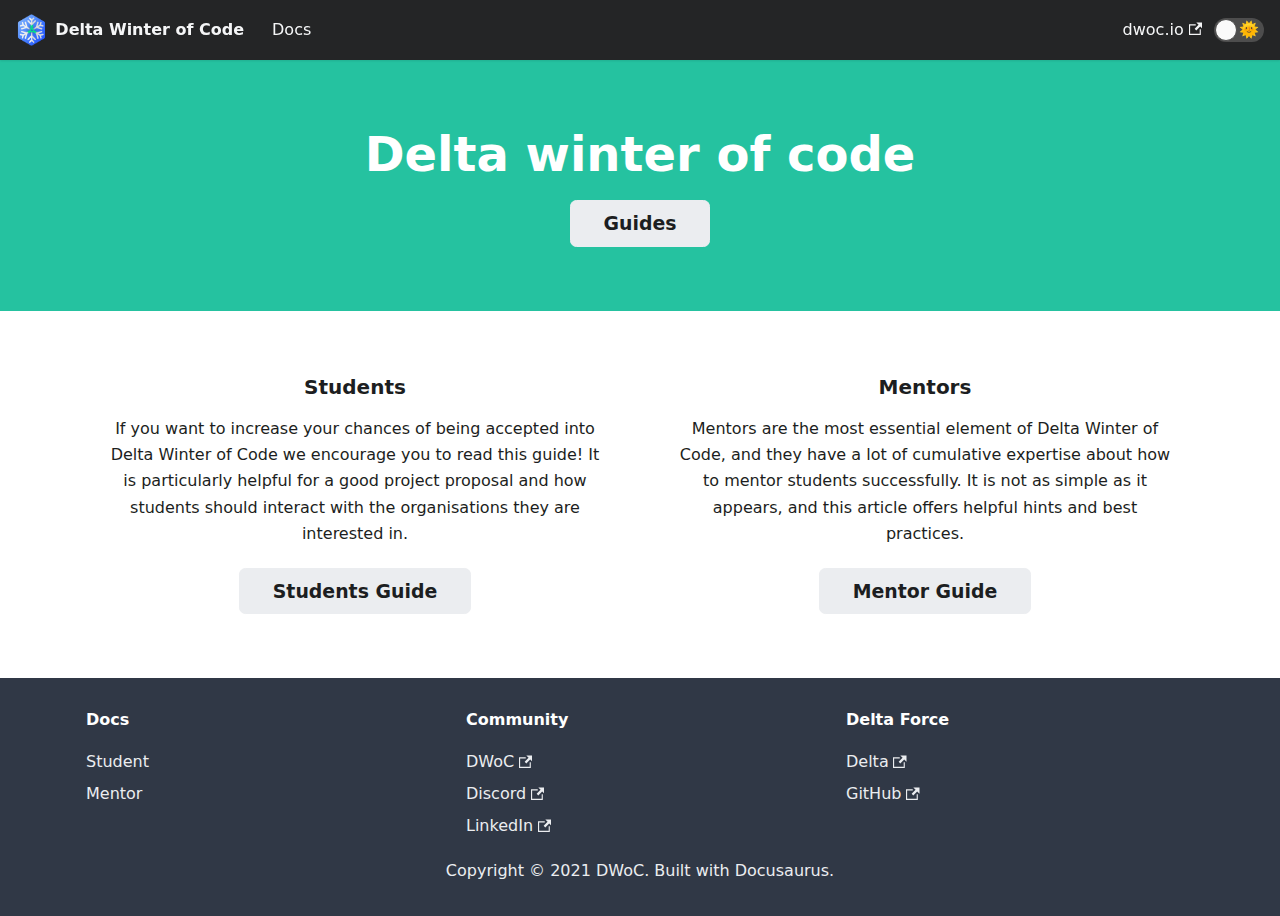
==== index.html @ 370c1829 "Deploy website - based on 0fc97dc7b06c9b01475624e7c432ec613139884d" ====
<!doctype html>
<html lang="en" dir="ltr">
<head>
<meta charset="UTF-8">
<meta name="viewport" content="width=device-width,initial-scale=1">
<meta name="generator" content="Docusaurus v2.0.0-beta.6">
<title data-react-helmet="true">dwoc guides | dwoc guides</title><meta data-react-helmet="true" property="og:title" content="dwoc guides | dwoc guides"><meta data-react-helmet="true" name="twitter:card" content="summary_large_image"><meta data-react-helmet="true" name="description" content="dwoc guides"><meta data-react-helmet="true" property="og:description" content="dwoc guides"><meta data-react-helmet="true" property="og:url" content="https://delta.github.io/"><meta data-react-helmet="true" name="docusaurus_locale" content="en"><meta data-react-helmet="true" name="docusaurus_tag" content="default"><link data-react-helmet="true" rel="shortcut icon" href="/img/favicon.ico"><link data-react-helmet="true" rel="canonical" href="https://delta.github.io/"><link data-react-helmet="true" rel="alternate" href="https://delta.github.io/" hreflang="en"><link data-react-helmet="true" rel="alternate" href="https://delta.github.io/" hreflang="x-default"><script data-react-helmet="true">function maybeInsertBanner(){window.__DOCUSAURUS_INSERT_BASEURL_BANNER&&insertBanner()}function insertBanner(){var n=document.getElementById("docusaurus-base-url-issue-banner-container");if(n){n.innerHTML='\n<div id="docusaurus-base-url-issue-banner" style="border: thick solid red; background-color: rgb(255, 230, 179); margin: 20px; padding: 20px; font-size: 20px;">\n   <p style="font-weight: bold; font-size: 30px;">Your Docusaurus site did not load properly.</p>\n   <p>A very common reason is a wrong site <a href="https://docusaurus.io/docs/docusaurus.config.js/#baseurl" style="font-weight: bold;">baseUrl configuration</a>.</p>\n   <p>Current configured baseUrl = <span style="font-weight: bold; color: red;">/</span>  (default value)</p>\n   <p>We suggest trying baseUrl = <span id="docusaurus-base-url-issue-banner-suggestion-container" style="font-weight: bold; color: green;"></span></p>\n</div>\n';var e=document.getElementById("docusaurus-base-url-issue-banner-suggestion-container"),s=window.location.pathname,r="/"===s.substr(-1)?s:s+"/";e.innerHTML=r}}window.__DOCUSAURUS_INSERT_BASEURL_BANNER=!0,document.addEventListener("DOMContentLoaded",maybeInsertBanner)</script><link rel="stylesheet" href="/assets/css/styles.f882eb6b.css">
<link rel="preload" href="/assets/js/runtime~main.92d8f384.js" as="script">
<link rel="preload" href="/assets/js/main.727587d8.js" as="script">
</head>
<body>
<script>!function(){function t(t){document.documentElement.setAttribute("data-theme",t)}var e=function(){var t=null;try{t=localStorage.getItem("theme")}catch(t){}return t}();t(null!==e?e:"light")}()</script><div id="__docusaurus">
<div id="docusaurus-base-url-issue-banner-container"></div><div><a href="#" class="skipToContent_1oUP">Skip to main content</a></div><nav class="navbar navbar--fixed-top navbar--dark"><div class="navbar__inner"><div class="navbar__items"><button aria-label="Navigation bar toggle" class="navbar__toggle clean-btn" type="button" tabindex="0"><svg width="30" height="30" viewBox="0 0 30 30" aria-hidden="true"><path stroke="currentColor" stroke-linecap="round" stroke-miterlimit="10" stroke-width="2" d="M4 7h22M4 15h22M4 23h22"></path></svg></button><a class="navbar__brand" href="/"><img src="/./static/img/logo.png" alt="dwoc logo" class="themedImage_1VuW themedImage--light_3UqQ navbar__logo"><img src="/./static/img/logo.png" alt="dwoc logo" class="themedImage_1VuW themedImage--dark_hz6m navbar__logo"><b class="navbar__title">Delta Winter of Code</b></a><a class="navbar__item navbar__link" href="/docs/intro">Docs</a></div><div class="navbar__items navbar__items--right"><a href="https://dwoc.io" target="_blank" rel="noopener noreferrer" class="navbar__item navbar__link"><span>dwoc.io<svg width="13.5" height="13.5" aria-hidden="true" viewBox="0 0 24 24" class="iconExternalLink_3J9K"><path fill="currentColor" d="M21 13v10h-21v-19h12v2h-10v15h17v-8h2zm3-12h-10.988l4.035 4-6.977 7.07 2.828 2.828 6.977-7.07 4.125 4.172v-11z"></path></svg></span></a><div class="react-toggle toggle_3Zt9 react-toggle--disabled"><div class="react-toggle-track" role="button" tabindex="-1"><div class="react-toggle-track-check"><span class="toggle_71bT">🌜</span></div><div class="react-toggle-track-x"><span class="toggle_71bT">🌞</span></div><div class="react-toggle-thumb"></div></div><input type="checkbox" class="react-toggle-screenreader-only" aria-label="Switch between dark and light mode"></div></div></div><div role="presentation" class="navbar-sidebar__backdrop"></div></nav><div class="main-wrapper"><header class="hero hero--primary heroBanner_1ZBZ"><div class="container"><h1 class="hero__title">Delta winter of code</h1><div class="buttons_irzW"><a class="button button--secondary button--lg" href="/docs/intro">Guides</a></div></div></header><main><section><div class="container"><div class="row features_pzNA"><div class="col col--6"><div class="text--center padding-horiz--md"><h3>Students</h3><p>If you want to increase your chances of being accepted into Delta Winter of Code we encourage you to read this guide! It is particularly helpful for a good project proposal and how students should interact with the organisations they are interested in.</p><a class="button button--secondary button--lg" href="/docs/student-guides/guide">Students Guide</a></div></div><div class="col col--6"><div class="text--center padding-horiz--md"><h3>Mentors</h3><p>Mentors are the most essential element of Delta Winter of Code, and they have a lot of cumulative expertise about how to mentor students successfully. It is not as simple as it appears, and this article offers helpful hints and best practices.</p><a class="button button--secondary button--lg" href="/docs/mentor-guides/guide">Mentor Guide</a></div></div></div></div></section></main></div><footer class="footer footer--dark"><div class="container"><div class="row footer__links"><div class="col footer__col"><div class="footer__title">Docs</div><ul class="footer__items"><li class="footer__item"><a class="footer__link-item" href="/docs/intro">Student</a></li><li class="footer__item"><a class="footer__link-item" href="/docs/intro">Mentor</a></li></ul></div><div class="col footer__col"><div class="footer__title">Community</div><ul class="footer__items"><li class="footer__item"><a href="https://dwoc.io/" target="_blank" rel="noopener noreferrer" class="footer__link-item"><span>DWoC<svg width="13.5" height="13.5" aria-hidden="true" viewBox="0 0 24 24" class="iconExternalLink_3J9K"><path fill="currentColor" d="M21 13v10h-21v-19h12v2h-10v15h17v-8h2zm3-12h-10.988l4.035 4-6.977 7.07 2.828 2.828 6.977-7.07 4.125 4.172v-11z"></path></svg></span></a></li><li class="footer__item"><a href="https://discord.gg/3w4zXww73B" target="_blank" rel="noopener noreferrer" class="footer__link-item"><span>Discord<svg width="13.5" height="13.5" aria-hidden="true" viewBox="0 0 24 24" class="iconExternalLink_3J9K"><path fill="currentColor" d="M21 13v10h-21v-19h12v2h-10v15h17v-8h2zm3-12h-10.988l4.035 4-6.977 7.07 2.828 2.828 6.977-7.07 4.125 4.172v-11z"></path></svg></span></a></li><li class="footer__item"><a href="https://www.linkedin.com/company/delta-winter-of-code/" target="_blank" rel="noopener noreferrer" class="footer__link-item"><span>LinkedIn<svg width="13.5" height="13.5" aria-hidden="true" viewBox="0 0 24 24" class="iconExternalLink_3J9K"><path fill="currentColor" d="M21 13v10h-21v-19h12v2h-10v15h17v-8h2zm3-12h-10.988l4.035 4-6.977 7.07 2.828 2.828 6.977-7.07 4.125 4.172v-11z"></path></svg></span></a></li></ul></div><div class="col footer__col"><div class="footer__title">Delta Force</div><ul class="footer__items"><li class="footer__item"><a href="https://delta.nitt.edu/" target="_blank" rel="noopener noreferrer" class="footer__link-item"><span>Delta<svg width="13.5" height="13.5" aria-hidden="true" viewBox="0 0 24 24" class="iconExternalLink_3J9K"><path fill="currentColor" d="M21 13v10h-21v-19h12v2h-10v15h17v-8h2zm3-12h-10.988l4.035 4-6.977 7.07 2.828 2.828 6.977-7.07 4.125 4.172v-11z"></path></svg></span></a></li><li class="footer__item"><a href="https://github.com/delta" target="_blank" rel="noopener noreferrer" class="footer__link-item"><span>GitHub<svg width="13.5" height="13.5" aria-hidden="true" viewBox="0 0 24 24" class="iconExternalLink_3J9K"><path fill="currentColor" d="M21 13v10h-21v-19h12v2h-10v15h17v-8h2zm3-12h-10.988l4.035 4-6.977 7.07 2.828 2.828 6.977-7.07 4.125 4.172v-11z"></path></svg></span></a></li></ul></div></div><div class="footer__bottom text--center"><div class="footer__copyright">Copyright © 2021 DWoC. Built with Docusaurus.</div></div></div></footer></div>
<script src="/assets/js/runtime~main.92d8f384.js"></script>
<script src="/assets/js/main.727587d8.js"></script>
</body>
</html>
---- assets/css/styles.f882eb6b.css ----
.container,.row .col{padding:0 var(--ifm-spacing-horizontal);width:100%}.row .col,img{max-width:100%}.markdown>h2,.markdown>h3,.markdown>h4,.markdown>h5,.markdown>h6{margin-bottom:calc(var(--ifm-heading-vertical-rhythm-bottom)*var(--ifm-leading))}.markdown li,body{word-wrap:break-word}body,ol ol,ol ul,ul ol,ul ul{margin:0}pre,table{overflow:auto}blockquote,pre{margin:0 0 var(--ifm-spacing-vertical)}.breadcrumbs__link,.button{transition-timing-function:var(--ifm-transition-timing-default)}.button,.react-toggle{-webkit-user-select:none;-ms-user-select:none}.button,code{vertical-align:middle}.button--outline.button--active,.button--outline:active,.button--outline:hover,:root{--ifm-button-color:var(--ifm-font-color-base-inverse)}.avatar__photo,.card,.text--truncate{overflow:hidden}.navbar__title,.text--truncate{text-overflow:ellipsis;white-space:nowrap}.button,.dropdown__link,.navbar__title,.text--truncate{white-space:nowrap}.navbar--dark,:root{--ifm-navbar-link-hover-color:var(--ifm-color-primary)}:root,html[data-theme=dark]{--ifm-color-emphasis-500:var(--ifm-color-gray-500)}.admonition-icon svg,.alert__icon svg{fill:var(--ifm-alert-foreground-color)}.react-toggle,html{-webkit-tap-highlight-color:transparent}:root{--ifm-color-scheme:light;--ifm-dark-value:10%;--ifm-darker-value:15%;--ifm-darkest-value:30%;--ifm-light-value:15%;--ifm-lighter-value:30%;--ifm-lightest-value:50%;--ifm-contrast-background-value:90%;--ifm-contrast-foreground-value:70%;--ifm-contrast-background-dark-value:70%;--ifm-contrast-foreground-dark-value:90%;--ifm-color-primary:#3578e5;--ifm-color-secondary:#ebedf0;--ifm-color-success:#00a400;--ifm-color-info:#54c7ec;--ifm-color-warning:#ffba00;--ifm-color-danger:#fa383e;--ifm-color-primary-dark:#306cce;--ifm-color-primary-darker:#2d66c3;--ifm-color-primary-darkest:#2554a0;--ifm-color-primary-light:#538ce9;--ifm-color-primary-lighter:#72a1ed;--ifm-color-primary-lightest:#9abcf2;--ifm-color-primary-contrast-background:#ebf2fc;--ifm-color-primary-contrast-foreground:#102445;--ifm-color-secondary-dark:#d4d5d8;--ifm-color-secondary-darker:#c8c9cc;--ifm-color-secondary-darkest:#a4a6a8;--ifm-color-secondary-light:#eef0f2;--ifm-color-secondary-lighter:#f1f2f5;--ifm-color-secondary-lightest:#f5f6f8;--ifm-color-secondary-contrast-background:#fdfdfe;--ifm-color-secondary-contrast-foreground:#474748;--ifm-color-success-dark:#009400;--ifm-color-success-darker:#008b00;--ifm-color-success-darkest:#007300;--ifm-color-success-light:#26b226;--ifm-color-success-lighter:#4dbf4d;--ifm-color-success-lightest:#80d280;--ifm-color-success-contrast-background:#e6f6e6;--ifm-color-success-contrast-foreground:#003100;--ifm-color-info-dark:#4cb3d4;--ifm-color-info-darker:#47a9c9;--ifm-color-info-darkest:#3b8ba5;--ifm-color-info-light:#6ecfef;--ifm-color-info-lighter:#87d8f2;--ifm-color-info-lightest:#aae3f6;--ifm-color-info-contrast-background:#eef9fd;--ifm-color-info-contrast-foreground:#193c47;--ifm-color-warning-dark:#e6a700;--ifm-color-warning-darker:#d99e00;--ifm-color-warning-darkest:#b38200;--ifm-color-warning-light:#ffc426;--ifm-color-warning-lighter:#ffcf4d;--ifm-color-warning-lightest:#ffdd80;--ifm-color-warning-contrast-background:#fff8e6;--ifm-color-warning-contrast-foreground:#4d3800;--ifm-color-danger-dark:#e13238;--ifm-color-danger-darker:#d53035;--ifm-color-danger-darkest:#af272b;--ifm-color-danger-light:#fb565b;--ifm-color-danger-lighter:#fb7478;--ifm-color-danger-lightest:#fd9c9f;--ifm-color-danger-contrast-background:#ffebec;--ifm-color-danger-contrast-foreground:#4b1113;--ifm-color-white:#fff;--ifm-color-black:#000;--ifm-color-gray-0:var(--ifm-color-white);--ifm-color-gray-100:#f5f6f7;--ifm-color-gray-200:#ebedf0;--ifm-color-gray-300:#dadde1;--ifm-color-gray-400:#ccd0d5;--ifm-color-gray-500:#bec3c9;--ifm-color-gray-600:#8d949e;--ifm-color-gray-700:#606770;--ifm-color-gray-800:#444950;--ifm-color-gray-900:#1c1e21;--ifm-color-gray-1000:var(--ifm-color-black);--ifm-color-emphasis-0:var(--ifm-color-gray-0);--ifm-color-emphasis-100:var(--ifm-color-gray-100);--ifm-color-emphasis-200:var(--ifm-color-gray-200);--ifm-color-emphasis-300:var(--ifm-color-gray-300);--ifm-color-emphasis-400:var(--ifm-color-gray-400);--ifm-color-emphasis-600:var(--ifm-color-gray-600);--ifm-color-emphasis-700:var(--ifm-color-gray-700);--ifm-color-emphasis-800:var(--ifm-color-gray-800);--ifm-color-emphasis-900:var(--ifm-color-gray-900);--ifm-color-emphasis-1000:var(--ifm-color-gray-1000);--ifm-color-content:var(--ifm-color-emphasis-900);--ifm-color-content-inverse:var(--ifm-color-emphasis-0);--ifm-color-content-secondary:#525860;--ifm-background-color:transparent;--ifm-background-surface-color:var(--ifm-color-content-inverse);--ifm-global-border-width:1px;--ifm-global-radius:0.4rem;--ifm-hover-overlay:rgba(0,0,0,0.05);--ifm-font-color-base:var(--ifm-color-content);--ifm-font-color-base-inverse:var(--ifm-color-content-inverse);--ifm-font-color-secondary:var(--ifm-color-content-secondary);--ifm-font-family-base:system-ui,-apple-system,Segoe UI,Roboto,Ubuntu,Cantarell,Noto Sans,sans-serif,BlinkMacSystemFont,"Segoe UI",Helvetica,Arial,sans-serif,"Apple Color Emoji","Segoe UI Emoji","Segoe UI Symbol";--ifm-font-family-monospace:SFMono-Regular,Menlo,Monaco,Consolas,"Liberation Mono","Courier New",monospace;--ifm-font-size-base:100%;--ifm-font-weight-light:300;--ifm-font-weight-normal:400;--ifm-font-weight-semibold:500;--ifm-font-weight-bold:700;--ifm-font-weight-base:var(--ifm-font-weight-normal);--ifm-line-height-base:1.65;--ifm-global-spacing:1rem;--ifm-spacing-vertical:var(--ifm-global-spacing);--ifm-spacing-horizontal:var(--ifm-global-spacing);--ifm-transition-fast:200ms;--ifm-transition-slow:400ms;--ifm-transition-timing-default:cubic-bezier(0.08,0.52,0.52,1);--ifm-global-shadow-lw:0 1px 2px 0 rgba(0,0,0,0.1);--ifm-global-shadow-md:0 5px 40px rgba(0,0,0,0.2);--ifm-global-shadow-tl:0 12px 28px 0 rgba(0,0,0,0.2),0 2px 4px 0 rgba(0,0,0,0.1);--ifm-z-index-dropdown:2;--ifm-z-index-fixed:3;--ifm-z-index-overlay:4;--ifm-container-width:1140px;--ifm-container-width-xl:1320px;--ifm-code-background:#f6f7f8;--ifm-code-border-radius:var(--ifm-global-radius);--ifm-code-font-size:90%;--ifm-code-padding-horizontal:0.1rem;--ifm-code-padding-vertical:0.1rem;--ifm-pre-background:var(--ifm-color-emphasis-100);--ifm-pre-border-radius:var(--ifm-code-border-radius);--ifm-pre-color:inherit;--ifm-pre-line-height:1.45;--ifm-pre-padding:1rem;--ifm-heading-color:inherit;--ifm-heading-margin-top:0;--ifm-heading-margin-bottom:var(--ifm-spacing-vertical);--ifm-heading-font-family:var(--ifm-font-family-base);--ifm-heading-font-weight:var(--ifm-font-weight-bold);--ifm-heading-line-height:1.25;--ifm-h1-font-size:2rem;--ifm-h2-font-size:1.5rem;--ifm-h3-font-size:1.25rem;--ifm-h4-font-size:1rem;--ifm-h5-font-size:0.875rem;--ifm-h6-font-size:0.85rem;--ifm-image-alignment-padding:1.25rem;--ifm-leading-desktop:1.25;--ifm-leading:calc(var(--ifm-leading-desktop)*1rem);--ifm-list-left-padding:2rem;--ifm-list-margin:1rem;--ifm-list-item-margin:0.25rem;--ifm-list-paragraph-margin:1rem;--ifm-table-cell-padding:0.75rem;--ifm-table-background:transparent;--ifm-table-stripe-background:var(--ifm-color-emphasis-100);--ifm-table-border-width:1px;--ifm-table-border-color:var(--ifm-color-emphasis-300);--ifm-table-head-background:inherit;--ifm-table-head-color:inherit;--ifm-table-head-font-weight:var(--ifm-font-weight-bold);--ifm-table-cell-color:inherit;--ifm-link-color:var(--ifm-color-primary);--ifm-link-decoration:none;--ifm-link-hover-color:var(--ifm-link-color);--ifm-link-hover-decoration:underline;--ifm-paragraph-margin-bottom:var(--ifm-leading);--ifm-blockquote-font-size:var(--ifm-font-size-base);--ifm-blockquote-border-left-width:2px;--ifm-blockquote-padding-horizontal:var(--ifm-spacing-horizontal);--ifm-blockquote-padding-vertical:0;--ifm-blockquote-shadow:none;--ifm-blockquote-color:var(--ifm-color-emphasis-800);--ifm-blockquote-border-color:var(--ifm-color-emphasis-300);--ifm-hr-border-color:var(--ifm-color-emphasis-500);--ifm-hr-border-width:1px;--ifm-hr-margin-vertical:1.5rem;--ifm-scrollbar-size:7px;--ifm-scrollbar-track-background-color:#f1f1f1;--ifm-scrollbar-thumb-background-color:silver;--ifm-scrollbar-thumb-hover-background-color:#a7a7a7;--ifm-alert-background-color:inherit;--ifm-alert-border-color:inherit;--ifm-alert-border-radius:var(--ifm-global-radius);--ifm-alert-border-width:0px;--ifm-alert-border-left-width:5px;--ifm-alert-color:var(--ifm-font-color-base);--ifm-alert-padding-horizontal:var(--ifm-spacing-horizontal);--ifm-alert-padding-vertical:var(--ifm-spacing-vertical);--ifm-alert-shadow:var(--ifm-global-shadow-lw);--ifm-avatar-intro-margin:1rem;--ifm-avatar-intro-alignment:inherit;--ifm-avatar-photo-size-sm:2rem;--ifm-avatar-photo-size-md:3rem;--ifm-avatar-photo-size-lg:4rem;--ifm-avatar-photo-size-xl:6rem;--ifm-badge-background-color:inherit;--ifm-badge-border-color:inherit;--ifm-badge-border-radius:var(--ifm-global-radius);--ifm-badge-border-width:var(--ifm-global-border-width);--ifm-badge-color:var(--ifm-color-white);--ifm-badge-padding-horizontal:calc(var(--ifm-spacing-horizontal)*0.5);--ifm-badge-padding-vertical:calc(var(--ifm-spacing-vertical)*0.25);--ifm-breadcrumb-border-radius:1.5rem;--ifm-breadcrumb-spacing:0.0625rem;--ifm-breadcrumb-color-active:var(--ifm-color-primary);--ifm-breadcrumb-item-background-active:var(--ifm-hover-overlay);--ifm-breadcrumb-padding-horizontal:1rem;--ifm-breadcrumb-padding-vertical:0.5rem;--ifm-breadcrumb-size-multiplier:1;--ifm-breadcrumb-separator:url('data:image/svg+xml;utf8,<svg xmlns="http://www.w3.org/2000/svg" x="0px" y="0px" viewBox="0 0 256 256"><g><g><polygon points="79.093,0 48.907,30.187 146.72,128 48.907,225.813 79.093,256 207.093,128"/></g></g><g></g><g></g><g></g><g></g><g></g><g></g><g></g><g></g><g></g><g></g><g></g><g></g><g></g><g></g><g></g></svg>');--ifm-breadcrumb-separator-filter:none;--ifm-breadcrumb-separator-size:0.5rem;--ifm-breadcrumb-separator-size-multiplier:1.25;--ifm-button-background-color:inherit;--ifm-button-border-color:var(--ifm-button-background-color);--ifm-button-border-width:var(--ifm-global-border-width);--ifm-button-font-weight:var(--ifm-font-weight-bold);--ifm-button-padding-horizontal:1.5rem;--ifm-button-padding-vertical:0.375rem;--ifm-button-size-multiplier:1;--ifm-button-transition-duration:var(--ifm-transition-fast);--ifm-button-border-radius:calc(var(--ifm-global-radius)*var(--ifm-button-size-multiplier));--ifm-button-group-margin:2px;--ifm-card-background-color:var(--ifm-background-surface-color);--ifm-card-border-radius:calc(var(--ifm-global-radius)*2);--ifm-card-horizontal-spacing:var(--ifm-global-spacing);--ifm-card-vertical-spacing:var(--ifm-global-spacing);--ifm-toc-border-color:var(--ifm-color-emphasis-300);--ifm-toc-link-color:var(--ifm-color-content-secondary);--ifm-toc-padding-vertical:0.5rem;--ifm-toc-padding-horizontal:0.5rem;--ifm-dropdown-background-color:var(--ifm-background-surface-color);--ifm-dropdown-font-weight:var(--ifm-font-weight-semibold);--ifm-dropdown-link-color:var(--ifm-font-color-base);--ifm-dropdown-hover-background-color:var(--ifm-hover-overlay);--ifm-footer-background-color:var(--ifm-color-emphasis-100);--ifm-footer-color:inherit;--ifm-footer-link-color:var(--ifm-color-emphasis-700);--ifm-footer-link-hover-color:var(--ifm-color-primary);--ifm-footer-link-horizontal-spacing:0.5rem;--ifm-footer-padding-horizontal:calc(var(--ifm-spacing-horizontal)*2);--ifm-footer-padding-vertical:calc(var(--ifm-spacing-vertical)*2);--ifm-footer-title-color:inherit;--ifm-hero-background-color:var(--ifm-background-surface-color);--ifm-hero-text-color:var(--ifm-color-emphasis-800);--ifm-menu-color:var(--ifm-color-emphasis-700);--ifm-menu-color-active:var(--ifm-color-primary);--ifm-menu-color-background-active:var(--ifm-hover-overlay);--ifm-menu-color-background-hover:var(--ifm-hover-overlay);--ifm-menu-link-padding-horizontal:1rem;--ifm-menu-link-padding-vertical:0.375rem;--ifm-menu-link-sublist-icon:url('data:image/svg+xml;utf8,<svg xmlns="http://www.w3.org/2000/svg" width="16px" height="16px" viewBox="0 0 24 24"><path fill="rgba(0,0,0,0.5)" d="M7.41 15.41L12 10.83l4.59 4.58L18 14l-6-6-6 6z"></path></svg>');--ifm-menu-link-sublist-icon-filter:none;--ifm-navbar-background-color:var(--ifm-background-surface-color);--ifm-navbar-height:3.75rem;--ifm-navbar-item-padding-horizontal:0.75rem;--ifm-navbar-item-padding-vertical:0.25rem;--ifm-navbar-link-color:var(--ifm-font-color-base);--ifm-navbar-link-active-color:var(--ifm-link-color);--ifm-navbar-padding-horizontal:var(--ifm-spacing-horizontal);--ifm-navbar-padding-vertical:calc(var(--ifm-spacing-vertical)*0.5);--ifm-navbar-shadow:var(--ifm-global-shadow-lw);--ifm-navbar-search-input-background-color:var(--ifm-color-emphasis-200);--ifm-navbar-search-input-color:var(--ifm-color-emphasis-800);--ifm-navbar-search-input-placeholder-color:var(--ifm-color-emphasis-500);--ifm-navbar-search-input-icon:url('data:image/svg+xml;utf8,<svg fill="currentColor" xmlns="http://www.w3.org/2000/svg" viewBox="0 0 16 16" height="16px" width="16px"><path d="M6.02945,10.20327a4.17382,4.17382,0,1,1,4.17382-4.17382A4.15609,4.15609,0,0,1,6.02945,10.20327Zm9.69195,4.2199L10.8989,9.59979A5.88021,5.88021,0,0,0,12.058,6.02856,6.00467,6.00467,0,1,0,9.59979,10.8989l4.82338,4.82338a.89729.89729,0,0,0,1.29912,0,.89749.89749,0,0,0-.00087-1.29909Z" /></svg>');--ifm-navbar-sidebar-width:83vw;--ifm-pagination-border-radius:calc(var(--ifm-global-radius)*var(--ifm-pagination-size-multiplier));--ifm-pagination-color-active:var(--ifm-color-primary);--ifm-pagination-font-size:1rem;--ifm-pagination-item-active-background:var(--ifm-hover-overlay);--ifm-pagination-page-spacing:0.0625rem;--ifm-pagination-padding-horizontal:calc(var(--ifm-spacing-horizontal)*1);--ifm-pagination-padding-vertical:calc(var(--ifm-spacing-vertical)*0.25);--ifm-pagination-size-multiplier:1;--ifm-pagination-nav-border-radius:var(--ifm-global-radius);--ifm-pagination-nav-color-hover:var(--ifm-color-primary);--ifm-pills-color-active:var(--ifm-color-primary);--ifm-pills-color-background-active:var(--ifm-hover-overlay);--ifm-pills-spacing:0.0625rem;--ifm-tabs-color:var(--ifm-font-color-secondary);--ifm-tabs-color-active:var(--ifm-color-primary);--ifm-tabs-color-active-border:var(--ifm-tabs-color-active);--ifm-tabs-padding-horizontal:1rem;--ifm-tabs-padding-vertical:1rem;--ifm-tabs-spacing:0.0625rem;--ifm-color-primary:#25c2a0;--ifm-color-primary-dark:#21af90;--ifm-color-primary-darker:#1fa588;--ifm-color-primary-darkest:#1a8870;--ifm-color-primary-light:#46cbae;--ifm-color-primary-lighter:#66d4bd;--ifm-color-primary-lightest:#92e0d0;--ifm-code-font-size:95%;--docusaurus-announcement-bar-height:auto;--docusaurus-tag-list-border:var(--ifm-color-emphasis-300);--collapse-button-bg-color-dark:#2e333a;--docusaurus-btt-background:var(--ifm-color-primary);--docusaurus-btt-color:#fff;--doc-sidebar-width:300px;--doc-sidebar-hidden-width:30px}.badge--danger,.badge--info,.badge--primary,.badge--secondary,.badge--success,.badge--warning{--ifm-badge-border-color:var(--ifm-badge-background-color)}.button--link,.button--outline{--ifm-button-background-color:transparent}.navbar--dark,.navbar--primary{--ifm-navbar-search-input-background-color:hsla(0,0%,100%,0.1);--ifm-navbar-search-input-placeholder-color:hsla(0,0%,100%,0.5)}*{box-sizing:border-box}html{-webkit-font-smoothing:antialiased;text-rendering:optimizelegibility;-webkit-text-size-adjust:100%;text-size-adjust:100%;background-color:var(--ifm-background-color);color:var(--ifm-font-color-base);color-scheme:var(--ifm-color-scheme);font:var(--ifm-font-size-base)/var(--ifm-line-height-base) var(--ifm-font-family-base)}iframe{border:0;color-scheme:auto}.container{margin:0 auto;max-width:var(--ifm-container-width)}.padding-bottom--none,.padding-vert--none{padding-bottom:0!important}.padding-top--none,.padding-vert--none{padding-top:0!important}.padding-horiz--none,.padding-left--none{padding-left:0!important}.padding-horiz--none,.padding-right--none{padding-right:0!important}.container--fluid{max-width:inherit}.row{display:flex;flex-direction:row;flex-wrap:wrap;margin:0 calc(var(--ifm-spacing-horizontal)*-1)}.margin-bottom--none,.margin-vert--none,.markdown>:last-child{margin-bottom:0!important}.margin-top--none,.margin-vert--none{margin-top:0!important}.row .col{--ifm-col-width:100%;flex:1 0;margin-left:0}.row .col[class*=col--]{flex:0 0 var(--ifm-col-width);max-width:var(--ifm-col-width)}.row .col.col--1{--ifm-col-width:8.33333%}.row .col.col--offset-1{margin-left:8.33333%}.row .col.col--2{--ifm-col-width:16.66667%}.row .col.col--offset-2{margin-left:16.66667%}.row .col.col--3{--ifm-col-width:25%}.row .col.col--offset-3{margin-left:25%}.row .col.col--4{--ifm-col-width:33.33333%}.row .col.col--offset-4{margin-left:33.33333%}.row .col.col--5{--ifm-col-width:41.66667%}.row .col.col--offset-5{margin-left:41.66667%}.row .col.col--6{--ifm-col-width:50%}.row .col.col--offset-6{margin-left:50%}.row .col.col--7{--ifm-col-width:58.33333%}.row .col.col--offset-7{margin-left:58.33333%}.row .col.col--8{--ifm-col-width:66.66667%}.row .col.col--offset-8{margin-left:66.66667%}.row .col.col--9{--ifm-col-width:75%}.row .col.col--offset-9{margin-left:75%}.row .col.col--10{--ifm-col-width:83.33333%}.row .col.col--offset-10{margin-left:83.33333%}.row .col.col--11{--ifm-col-width:91.66667%}.row .col.col--offset-11{margin-left:91.66667%}.row .col.col--12{--ifm-col-width:100%}.row .col.col--offset-12{margin-left:100%}.row--no-gutters{margin-left:0;margin-right:0}.margin-horiz--none,.margin-left--none{margin-left:0!important}.margin-horiz--none,.margin-right--none{margin-right:0!important}.row--no-gutters>.col{padding-left:0;padding-right:0}.row--align-top{align-items:flex-start}.row--align-bottom{align-items:flex-end}.row--align-center{align-items:center}.row--align-stretch{align-items:stretch}.row--align-baseline{align-items:baseline}.margin--none{margin:0!important}.margin-bottom--xs,.margin-vert--xs{margin-bottom:.25rem!important}.margin-top--xs,.margin-vert--xs{margin-top:.25rem!important}.margin-horiz--xs,.margin-left--xs{margin-left:.25rem!important}.margin-horiz--xs,.margin-right--xs{margin-right:.25rem!important}.margin--xs{margin:.25rem!important}.margin-bottom--sm,.margin-vert--sm{margin-bottom:.5rem!important}.margin-top--sm,.margin-vert--sm{margin-top:.5rem!important}.margin-horiz--sm,.margin-left--sm{margin-left:.5rem!important}.margin-horiz--sm,.margin-right--sm{margin-right:.5rem!important}.margin--sm{margin:.5rem!important}.margin-bottom--md,.margin-vert--md{margin-bottom:1rem!important}.margin-top--md,.margin-vert--md{margin-top:1rem!important}.margin-horiz--md,.margin-left--md{margin-left:1rem!important}.margin-horiz--md,.margin-right--md{margin-right:1rem!important}.margin--md{margin:1rem!important}.margin-bottom--lg,.margin-vert--lg{margin-bottom:2rem!important}.margin-top--lg,.margin-vert--lg{margin-top:2rem!important}.margin-horiz--lg,.margin-left--lg{margin-left:2rem!important}.margin-horiz--lg,.margin-right--lg{margin-right:2rem!important}.margin--lg{margin:2rem!important}.margin-bottom--xl,.margin-vert--xl{margin-bottom:5rem!important}.margin-top--xl,.margin-vert--xl{margin-top:5rem!important}.margin-horiz--xl,.margin-left--xl{margin-left:5rem!important}.margin-horiz--xl,.margin-right--xl{margin-right:5rem!important}.margin--xl{margin:5rem!important}.padding--none{padding:0!important}.padding-bottom--xs,.padding-vert--xs{padding-bottom:.25rem!important}.padding-top--xs,.padding-vert--xs{padding-top:.25rem!important}.padding-horiz--xs,.padding-left--xs{padding-left:.25rem!important}.padding-horiz--xs,.padding-right--xs{padding-right:.25rem!important}.padding--xs{padding:.25rem!important}.padding-bottom--sm,.padding-vert--sm{padding-bottom:.5rem!important}.padding-top--sm,.padding-vert--sm{padding-top:.5rem!important}.padding-horiz--sm,.padding-left--sm{padding-left:.5rem!important}.padding-horiz--sm,.padding-right--sm{padding-right:.5rem!important}.padding--sm{padding:.5rem!important}.padding-bottom--md,.padding-vert--md{padding-bottom:1rem!important}.padding-top--md,.padding-vert--md{padding-top:1rem!important}.padding-horiz--md,.padding-left--md{padding-left:1rem!important}.padding-horiz--md,.padding-right--md{padding-right:1rem!important}.padding--md{padding:1rem!important}.padding-bottom--lg,.padding-vert--lg{padding-bottom:2rem!important}.padding-top--lg,.padding-vert--lg{padding-top:2rem!important}.padding-horiz--lg,.padding-left--lg{padding-left:2rem!important}.padding-horiz--lg,.padding-right--lg{padding-right:2rem!important}.padding--lg{padding:2rem!important}.padding-bottom--xl,.padding-vert--xl{padding-bottom:5rem!important}.padding-top--xl,.padding-vert--xl{padding-top:5rem!important}.padding-horiz--xl,.padding-left--xl{padding-left:5rem!important}.padding-horiz--xl,.padding-right--xl{padding-right:5rem!important}.padding--xl{padding:5rem!important}code{background-color:var(--ifm-code-background);border:.1rem solid rgba(0,0,0,.1);border-radius:var(--ifm-code-border-radius);font-family:var(--ifm-font-family-monospace);font-size:var(--ifm-code-font-size);padding:var(--ifm-code-padding-vertical) var(--ifm-code-padding-horizontal)}a code{color:inherit}pre{background-color:var(--ifm-pre-background);border-radius:var(--ifm-pre-border-radius);color:var(--ifm-pre-color);font:var(--ifm-code-font-size)/var(--ifm-pre-line-height) var(--ifm-font-family-monospace);padding:var(--ifm-pre-padding)}pre code{background-color:transparent;border:none;font-size:100%;line-height:inherit;padding:0}kbd{background-color:var(--ifm-color-emphasis-0);border:1px solid var(--ifm-color-emphasis-400);border-radius:.2rem;box-shadow:inset 0 -1px 0 var(--ifm-color-emphasis-400);color:var(--ifm-color-emphasis-800);font:80% var(--ifm-font-family-monospace);padding:.15rem .3rem}h1,h2,h3,h4,h5,h6{color:var(--ifm-heading-color);font-family:var(--ifm-heading-font-family);font-weight:var(--ifm-heading-font-weight);line-height:var(--ifm-heading-line-height);margin:var(--ifm-heading-margin-top) 0 var(--ifm-heading-margin-bottom) 0}h1{font-size:var(--ifm-h1-font-size)}h2{font-size:var(--ifm-h2-font-size)}h3{font-size:var(--ifm-h3-font-size)}h4{font-size:var(--ifm-h4-font-size)}h5{font-size:var(--ifm-h5-font-size)}h6{font-size:var(--ifm-h6-font-size)}img[align=right]{padding-left:var(--image-alignment-padding)}img[align=left]{padding-right:var(--image-alignment-padding)}.markdown{--ifm-h1-vertical-rhythm-top:3;--ifm-h2-vertical-rhythm-top:2;--ifm-h3-vertical-rhythm-top:1.5;--ifm-heading-vertical-rhythm-top:1.25;--ifm-h1-vertical-rhythm-bottom:1.25;--ifm-heading-vertical-rhythm-bottom:1}.markdown:after,.markdown:before{content:"";display:table}.markdown:after{clear:both}.markdown h1:first-child{--ifm-h1-font-size:3rem;margin-bottom:calc(var(--ifm-h1-vertical-rhythm-bottom)*var(--ifm-leading))}.markdown>h2{--ifm-h2-font-size:2rem;margin-top:calc(var(--ifm-h2-vertical-rhythm-top)*var(--ifm-leading))}.markdown>h3{--ifm-h3-font-size:1.5rem;margin-top:calc(var(--ifm-h3-vertical-rhythm-top)*var(--ifm-leading))}.markdown>h4,.markdown>h5,.markdown>h6{margin-top:calc(var(--ifm-heading-vertical-rhythm-top)*var(--ifm-leading))}.markdown>p,.markdown>pre,.markdown>ul{margin-bottom:var(--ifm-leading)}.markdown li>p{margin-top:var(--ifm-list-paragraph-margin)}.markdown li+li{margin-top:var(--ifm-list-item-margin)}ol,ul{margin:0 0 var(--ifm-list-margin);padding-left:var(--ifm-list-left-padding)}ol ol,ul ol{list-style-type:lower-roman}ol ol ol,ol ul ol,ul ol ol,ul ul ol{list-style-type:lower-alpha}table{border-collapse:collapse;display:block;margin-bottom:var(--ifm-spacing-vertical)}table thead tr{border-bottom:2px solid var(--ifm-table-border-color)}table tr{background-color:var(--ifm-table-background);border-top:var(--ifm-table-border-width) solid var(--ifm-table-border-color)}table tr:nth-child(2n){background-color:var(--ifm-table-stripe-background)}table td,table th{border:var(--ifm-table-border-width) solid var(--ifm-table-border-color);padding:var(--ifm-table-cell-padding)}table th{background-color:var(--ifm-table-head-background);color:var(--ifm-table-head-color);font-weight:var(--ifm-table-head-font-weight)}table td{color:var(--ifm-table-cell-color)}strong{font-weight:var(--ifm-font-weight-bold)}a{color:var(--ifm-link-color);text-decoration:var(--ifm-link-decoration);transition:color var(--ifm-transition-fast) var(--ifm-transition-timing-default)}a:hover{color:var(--ifm-link-hover-color);text-decoration:var(--ifm-link-hover-decoration)}.breadcrumbs__link:hover,.button:hover,.text--no-decoration,.text--no-decoration:hover,a:not([href]){text-decoration:none}p{margin:0 0 var(--ifm-paragraph-margin-bottom)}blockquote{border-left-width:0;border:0 solid var(--ifm-blockquote-border-color);border-left:var(--ifm-blockquote-border-left-width) solid var(--ifm-blockquote-border-color);box-shadow:var(--ifm-blockquote-shadow);color:var(--ifm-blockquote-color);font-size:var(--ifm-blockquote-font-size);padding:var(--ifm-blockquote-padding-vertical) var(--ifm-blockquote-padding-horizontal)}blockquote>:first-child{margin-top:0}blockquote>:last-child{margin-bottom:0}hr{border:var(--ifm-hr-border-width) solid var(--ifm-hr-border-color);margin:var(--ifm-hr-margin-vertical) 0}.shadow--lw{box-shadow:var(--ifm-global-shadow-lw)!important}.shadow--md{box-shadow:var(--ifm-global-shadow-md)!important}.shadow--tl{box-shadow:var(--ifm-global-shadow-tl)!important}.text--primary{color:var(--ifm-color-primary)}.text--secondary{color:var(--ifm-color-secondary)}.text--success{color:var(--ifm-color-success)}.text--info{color:var(--ifm-color-info)}.text--warning{color:var(--ifm-color-warning)}.text--danger{color:var(--ifm-color-danger)}.text--center{text-align:center}.text--left{text-align:left}.text--justify{text-align:justify}.text--right{text-align:right}.text--capitalize{text-transform:capitalize}.text--lowercase{text-transform:lowercase}.admonition h5,.alert__heading,.text--uppercase{text-transform:uppercase}.text--light{font-weight:var(--ifm-font-weight-light)}.text--normal{font-weight:var(--ifm-font-weight-normal)}.text--semibold{font-weight:var(--ifm-font-weight-semibold)}.text--bold{font-weight:var(--ifm-font-weight-bold)}.text--italic{font-style:italic}.text--break{word-wrap:break-word!important;word-break:break-word!important}.clean-btn{background:none;border:none;color:inherit;cursor:pointer;font-family:inherit;padding:0}.alert,.alert .close{color:var(--ifm-alert-foreground-color)}.alert--primary{--ifm-alert-background-color:var(--ifm-color-primary-contrast-background);--ifm-alert-background-color-highlight:rgba(53,120,229,0.15);--ifm-alert-foreground-color:var(--ifm-color-primary-contrast-foreground);--ifm-alert-border-color:var(--ifm-color-primary-dark)}.alert--secondary{--ifm-alert-background-color:var(--ifm-color-secondary-contrast-background);--ifm-alert-background-color-highlight:rgba(235,237,240,0.15);--ifm-alert-foreground-color:var(--ifm-color-secondary-contrast-foreground);--ifm-alert-border-color:var(--ifm-color-secondary-dark)}.alert--success{--ifm-alert-background-color:var(--ifm-color-success-contrast-background);--ifm-alert-background-color-highlight:rgba(0,164,0,0.15);--ifm-alert-foreground-color:var(--ifm-color-success-contrast-foreground);--ifm-alert-border-color:var(--ifm-color-success-dark)}.alert--info{--ifm-alert-background-color:var(--ifm-color-info-contrast-background);--ifm-alert-background-color-highlight:rgba(84,199,236,0.15);--ifm-alert-foreground-color:var(--ifm-color-info-contrast-foreground);--ifm-alert-border-color:var(--ifm-color-info-dark)}.alert--warning{--ifm-alert-background-color:var(--ifm-color-warning-contrast-background);--ifm-alert-background-color-highlight:rgba(255,186,0,0.15);--ifm-alert-foreground-color:var(--ifm-color-warning-contrast-foreground);--ifm-alert-border-color:var(--ifm-color-warning-dark)}.alert--danger{--ifm-alert-background-color:var(--ifm-color-danger-contrast-background);--ifm-alert-background-color-highlight:rgba(250,56,62,0.15);--ifm-alert-foreground-color:var(--ifm-color-danger-contrast-foreground);--ifm-alert-border-color:var(--ifm-color-danger-dark)}.alert{--ifm-code-background:var(--ifm-alert-background-color-highlight);--ifm-link-color:var(--ifm-alert-foreground-color);--ifm-link-hover-color:var(--ifm-alert-foreground-color);--ifm-link-decoration:underline;--ifm-tabs-color:var(--ifm-alert-foreground-color);--ifm-tabs-color-active:var(--ifm-alert-foreground-color);--ifm-tabs-color-active-border:var(--ifm-alert-border-color);background-color:var(--ifm-alert-background-color);border-left-width:var(--ifm-alert-border-width);border:var(--ifm-alert-border-width) solid var(--ifm-alert-border-color);border-left:var(--ifm-alert-border-left-width) solid var(--ifm-alert-border-color);border-radius:var(--ifm-alert-border-radius);box-shadow:var(--ifm-alert-shadow);padding:var(--ifm-alert-padding-vertical) var(--ifm-alert-padding-horizontal)}.alert__heading{align-items:center;display:flex;font:700 var(--ifm-h5-font-size)/var(--ifm-heading-line-height) var(--ifm-heading-font-family);margin-bottom:.5rem}.alert__icon{display:inline-flex;margin-right:.4em}.alert__icon svg{stroke:var(--ifm-alert-foreground-color);stroke-width:0}.alert .close{margin:calc(var(--ifm-alert-padding-vertical)*-1) calc(var(--ifm-alert-padding-horizontal)*-1) 0 0;opacity:.75}.alert .close:focus,.alert .close:hover{opacity:1}.alert a{-webkit-text-decoration-color:var(--ifm-alert-border-color);text-decoration-color:var(--ifm-alert-border-color)}.alert a:hover{text-decoration-thickness:2px}.avatar,.navbar,.navbar>.container,.navbar>.container-fluid{display:flex}.avatar__photo-link,.tocCollapsibleContent_2Ydz a{display:block}.avatar__photo{border-radius:50%;height:var(--ifm-avatar-photo-size-md);width:var(--ifm-avatar-photo-size-md)}.avatar__photo--sm{height:var(--ifm-avatar-photo-size-sm);width:var(--ifm-avatar-photo-size-sm)}.avatar__photo--lg{height:var(--ifm-avatar-photo-size-lg);width:var(--ifm-avatar-photo-size-lg)}.avatar__photo--xl{height:var(--ifm-avatar-photo-size-xl);width:var(--ifm-avatar-photo-size-xl)}.avatar__photo+.avatar__intro{margin-left:var(--ifm-avatar-intro-margin)}.avatar__intro{display:flex;flex:1 1;flex-direction:column;justify-content:center;text-align:var(--ifm-avatar-intro-alignment)}.badge,.breadcrumbs__item,.breadcrumbs__link,.button,.dropdown>.navbar__link:after,.menu__link--sublist:after{display:inline-block}.avatar__name{font:700 var(--ifm-h4-font-size)/var(--ifm-heading-line-height) var(--ifm-font-family-base)}.avatar__subtitle{margin-top:.25rem}.avatar--vertical{--ifm-avatar-intro-alignment:center;--ifm-avatar-intro-margin:0.5rem;align-items:center;flex-direction:column}.avatar--vertical .avatar__intro{margin-left:0}.badge{background-color:var(--ifm-badge-background-color);border:var(--ifm-badge-border-width) solid var(--ifm-badge-border-color);border-radius:var(--ifm-badge-border-radius);color:var(--ifm-badge-color);font-size:75%;font-weight:var(--ifm-font-weight-bold);line-height:1;padding:var(--ifm-badge-padding-vertical) var(--ifm-badge-padding-horizontal)}.badge--primary{--ifm-badge-background-color:var(--ifm-color-primary)}.badge--secondary{--ifm-badge-background-color:var(--ifm-color-secondary);color:var(--ifm-color-black)}.breadcrumbs__link,.button.button--secondary.button--outline:not(.button--active):not(:hover){color:var(--ifm-font-color-base)}.badge--success{--ifm-badge-background-color:var(--ifm-color-success)}.badge--info{--ifm-badge-background-color:var(--ifm-color-info)}.badge--warning{--ifm-badge-background-color:var(--ifm-color-warning)}.badge--danger{--ifm-badge-background-color:var(--ifm-color-danger)}.breadcrumbs{margin-bottom:0;padding-left:0}.breadcrumbs__item:not(:first-child){margin-left:var(--ifm-breadcrumb-spacing)}.breadcrumbs__item:not(:last-child){margin-right:var(--ifm-breadcrumb-spacing)}.breadcrumbs__item:not(:last-child):after{background:var(--ifm-breadcrumb-separator) center;content:" ";display:inline-block;filter:var(--ifm-breadcrumb-separator-filter);height:calc(var(--ifm-breadcrumb-separator-size)*var(--ifm-breadcrumb-size-multiplier)*var(--ifm-breadcrumb-separator-size-multiplier));margin:0 .5rem;opacity:.5;width:calc(var(--ifm-breadcrumb-separator-size)*var(--ifm-breadcrumb-size-multiplier)*var(--ifm-breadcrumb-separator-size-multiplier))}.breadcrumbs__item--active .breadcrumbs__link{color:var(--ifm-breadcrumb-color-active)}.breadcrumbs__item--active .breadcrumbs__link,.breadcrumbs__item:not(.breadcrumbs__item--active):hover .breadcrumbs__link{background:var(--ifm-breadcrumb-item-background-active)}.breadcrumbs__link{border-radius:var(--ifm-breadcrumb-border-radius);font-size:calc(1rem*var(--ifm-breadcrumb-size-multiplier));padding:calc(var(--ifm-breadcrumb-padding-vertical)*var(--ifm-breadcrumb-size-multiplier)) calc(var(--ifm-breadcrumb-padding-horizontal)*var(--ifm-breadcrumb-size-multiplier));transition-duration:var(--ifm-transition-fast);transition-property:background,color}.breadcrumbs--sm{--ifm-breadcrumb-size-multiplier:0.8}.breadcrumbs--lg{--ifm-breadcrumb-size-multiplier:1.2}.button{background-color:var(--ifm-button-background-color);border:var(--ifm-button-border-width) solid var(--ifm-button-border-color);border-radius:var(--ifm-button-border-radius);cursor:pointer;font-size:calc(.875rem*var(--ifm-button-size-multiplier));font-weight:var(--ifm-button-font-weight);line-height:1.5;padding:calc(var(--ifm-button-padding-vertical)*var(--ifm-button-size-multiplier)) calc(var(--ifm-button-padding-horizontal)*var(--ifm-button-size-multiplier));text-align:center;transition-duration:var(--ifm-button-transition-duration);transition-property:color,background,border-color;user-select:none}.button,.button:hover{color:var(--ifm-button-color)}.button--outline{--ifm-button-color:var(--ifm-button-border-color)}.button--outline:hover{--ifm-button-background-color:var(--ifm-button-border-color)}.button--link{--ifm-button-border-color:transparent;color:var(--ifm-link-color);text-decoration:var(--ifm-link-decoration)}.button--link.button--active,.button--link:active,.button--link:hover{color:var(--ifm-link-hover-color);text-decoration:var(--ifm-link-hover-decoration)}.button.disabled,.button:disabled,.button[disabled]{opacity:.65;pointer-events:none}.button--sm{--ifm-button-size-multiplier:0.8}.button--lg{--ifm-button-size-multiplier:1.35}.button--block{display:block;width:100%}.button.button--secondary{color:var(--ifm-color-gray-900)}.button--primary{--ifm-button-border-color:var(--ifm-color-primary)}.button--primary:not(.button--outline){--ifm-button-background-color:var(--ifm-color-primary)}.button--primary:not(.button--outline):hover{--ifm-button-background-color:var(--ifm-color-primary-dark);--ifm-button-border-color:var(--ifm-color-primary-dark)}.button--primary.button--active,.button--primary:active{--ifm-button-border-color:var(--ifm-color-primary-darker);--ifm-button-background-color:var(--ifm-color-primary-darker);background-color:var(--ifm-color-primary-darker);border-color:var(--ifm-color-primary-darker)}.button--secondary{--ifm-button-border-color:var(--ifm-color-secondary)}.button--secondary:not(.button--outline){--ifm-button-background-color:var(--ifm-color-secondary)}.button--secondary:not(.button--outline):hover{--ifm-button-background-color:var(--ifm-color-secondary-dark);--ifm-button-border-color:var(--ifm-color-secondary-dark)}.button--secondary.button--active,.button--secondary:active{--ifm-button-border-color:var(--ifm-color-secondary-darker);--ifm-button-background-color:var(--ifm-color-secondary-darker);background-color:var(--ifm-color-secondary-darker);border-color:var(--ifm-color-secondary-darker)}.button--success{--ifm-button-border-color:var(--ifm-color-success)}.button--success:not(.button--outline){--ifm-button-background-color:var(--ifm-color-success)}.button--success:not(.button--outline):hover{--ifm-button-background-color:var(--ifm-color-success-dark);--ifm-button-border-color:var(--ifm-color-success-dark)}.button--success.button--active,.button--success:active{--ifm-button-border-color:var(--ifm-color-success-darker);--ifm-button-background-color:var(--ifm-color-success-darker);background-color:var(--ifm-color-success-darker);border-color:var(--ifm-color-success-darker)}.button--info{--ifm-button-border-color:var(--ifm-color-info)}.button--info:not(.button--outline){--ifm-button-background-color:var(--ifm-color-info)}.button--info:not(.button--outline):hover{--ifm-button-background-color:var(--ifm-color-info-dark);--ifm-button-border-color:var(--ifm-color-info-dark)}.button--info.button--active,.button--info:active{--ifm-button-border-color:var(--ifm-color-info-darker);--ifm-button-background-color:var(--ifm-color-info-darker);background-color:var(--ifm-color-info-darker);border-color:var(--ifm-color-info-darker)}.button--warning{--ifm-button-border-color:var(--ifm-color-warning)}.button--warning:not(.button--outline){--ifm-button-background-color:var(--ifm-color-warning)}.button--warning:not(.button--outline):hover{--ifm-button-background-color:var(--ifm-color-warning-dark);--ifm-button-border-color:var(--ifm-color-warning-dark)}.button--warning.button--active,.button--warning:active{--ifm-button-border-color:var(--ifm-color-warning-darker);--ifm-button-background-color:var(--ifm-color-warning-darker);background-color:var(--ifm-color-warning-darker);border-color:var(--ifm-color-warning-darker)}.button--danger{--ifm-button-border-color:var(--ifm-color-danger)}.button--danger:not(.button--outline){--ifm-button-background-color:var(--ifm-color-danger)}.button--danger:not(.button--outline):hover{--ifm-button-background-color:var(--ifm-color-danger-dark);--ifm-button-border-color:var(--ifm-color-danger-dark)}.button--danger.button--active,.button--danger:active{--ifm-button-border-color:var(--ifm-color-danger-darker);--ifm-button-background-color:var(--ifm-color-danger-darker);background-color:var(--ifm-color-danger-darker);border-color:var(--ifm-color-danger-darker)}.button-group{display:inline-flex}.button-group>.button:not(:first-child){border-bottom-left-radius:0;border-top-left-radius:0;margin-left:var(--ifm-button-group-margin)}.button-group>.button:not(:last-child){border-bottom-right-radius:0;border-top-right-radius:0}.button-group>.button--active{z-index:1}.button-group--block{display:flex;justify-content:stretch}.button-group--block>.button{flex-grow:1}.card{background-color:var(--ifm-card-background-color);border-radius:var(--ifm-card-border-radius);box-shadow:var(--ifm-global-shadow-lw);display:flex;flex-direction:column}.card--full-height,body,html{height:100%}.card__image{padding-top:var(--ifm-card-vertical-spacing)}.card__image:first-child{padding-top:0}.card__body,.card__footer,.card__header{padding:var(--ifm-card-vertical-spacing) var(--ifm-card-horizontal-spacing)}.card__body:not(:last-child),.card__footer:not(:last-child),.card__header:not(:last-child){padding-bottom:0}.admonition-content>:last-child,.card__body>:last-child,.card__footer>:last-child,.card__header>:last-child{margin-bottom:0}.card__footer{margin-top:auto}.table-of-contents{font-size:.8rem;margin-bottom:0;padding:var(--ifm-toc-padding-vertical) 0}.table-of-contents,.table-of-contents ul{list-style:none;padding-left:var(--ifm-toc-padding-horizontal)}.table-of-contents li{margin:var(--ifm-toc-padding-vertical) var(--ifm-toc-padding-horizontal)}.table-of-contents__left-border{border-left:1px solid var(--ifm-toc-border-color)}.table-of-contents__link{color:var(--ifm-toc-link-color)}.table-of-contents__link--active,.table-of-contents__link--active code,.table-of-contents__link:hover,.table-of-contents__link:hover code{color:var(--ifm-color-primary);text-decoration:none}.close{color:var(--ifm-color-black);float:right;font-size:1.5rem;font-weight:var(--ifm-font-weight-bold);line-height:1;opacity:.5;padding:1rem;transition:opacity var(--ifm-transition-fast) var(--ifm-transition-timing-default)}.dropdown__menu,.menu__link,.menu__link:hover{transition-duration:var(--ifm-transition-fast);transition-timing-function:var(--ifm-transition-timing-default)}.close:hover{opacity:.7}.backToTopButton_35hR:not(:focus):hover,.close:focus{opacity:.8}.dropdown{display:inline-flex;font-weight:var(--ifm-dropdown-font-weight);position:relative;vertical-align:top}.dropdown--hoverable:hover .dropdown__menu,.dropdown--show .dropdown__menu{opacity:1;transform:translateY(0);visibility:visible}.dropdown--right .dropdown__menu{left:inherit;right:0}.dropdown--nocaret .navbar__link:after{content:none!important}.dropdown__menu{background-color:var(--ifm-dropdown-background-color);border-radius:var(--ifm-global-radius);box-shadow:var(--ifm-global-shadow-md);left:0;list-style:none;max-height:calc(100vh - var(--ifm-navbar-height));min-width:10rem;opacity:0;overflow-y:auto;padding:.5rem;position:absolute;top:calc(100% - var(--ifm-navbar-item-padding-vertical));transform:translateY(-.625rem);transition-property:opacity,transform,visibility;visibility:hidden;z-index:var(--ifm-z-index-dropdown)}.dropdown__link{border-radius:.25rem;color:var(--ifm-dropdown-link-color);display:block;font-size:.875rem;margin-top:.2rem;padding:.25rem .5rem}.dropdown__link--active,.dropdown__link:hover{background-color:var(--ifm-dropdown-hover-background-color);color:var(--ifm-dropdown-link-color);text-decoration:none}.dropdown__link--active,.dropdown__link--active:hover{--ifm-dropdown-link-color:var(--ifm-link-color)}.dropdown>.navbar__link:after{border-color:currentcolor transparent;border-style:solid;border-width:.4em .4em 0;content:"";margin-left:.3em;position:relative;top:2px;transform:translateY(-50%)}.footer{background-color:var(--ifm-footer-background-color);color:var(--ifm-footer-color);padding:var(--ifm-footer-padding-vertical) var(--ifm-footer-padding-horizontal)}.footer--dark{--ifm-footer-background-color:#303846;--ifm-footer-color:var(--ifm-footer-link-color);--ifm-footer-link-color:var(--ifm-color-secondary);--ifm-footer-title-color:var(--ifm-color-white)}.footer__links{margin-bottom:1rem}.footer__link-item{color:var(--ifm-footer-link-color);line-height:2}.footer__link-item:hover{color:var(--ifm-footer-link-hover-color)}.footer__link-separator{margin:0 var(--ifm-footer-link-horizontal-spacing)}.footer__logo{margin-top:1rem;max-width:10rem}.footer__title{color:var(--ifm-footer-title-color);font:700 var(--ifm-h4-font-size)/var(--ifm-heading-line-height) var(--ifm-font-family-base);margin-bottom:var(--ifm-heading-margin-bottom)}.footer__item{margin-top:0}.footer__items{list-style:none;margin-bottom:0;padding-left:0}[type=checkbox]{padding:0}.hero{align-items:center;background-color:var(--ifm-hero-background-color);color:var(--ifm-hero-text-color);display:flex;padding:4rem 2rem}.hero--primary{--ifm-hero-background-color:var(--ifm-color-primary);--ifm-hero-text-color:var(--ifm-font-color-base-inverse)}.hero--dark{--ifm-hero-background-color:#303846;--ifm-hero-text-color:var(--ifm-color-white)}.hero__title{font-size:3rem}.hero__subtitle{font-size:1.5rem}.menu{font-weight:var(--ifm-font-weight-semibold);overflow-x:hidden}.menu__list{list-style:none;margin:0;padding-left:0}.menu__list .menu__list{margin-left:var(--ifm-menu-link-padding-horizontal)}.menu__list-item:not(:first-child){margin-top:.25rem}.menu__list-item--collapsed .menu__list{height:0;overflow:hidden}.details_2Ziz[data-collapsed=false].isBrowser_2j9b>summary:before,.details_2Ziz[open]:not(.isBrowser_2j9b)>summary:before,.menu__list-item--collapsed .menu__link--sublist:after{transform:rotate(90deg)}.menu__link{border-radius:.25rem;display:flex;justify-content:space-between;line-height:1.25;padding:var(--ifm-menu-link-padding-vertical) var(--ifm-menu-link-padding-horizontal);position:relative}.menu__link,.menu__link:hover{color:var(--ifm-menu-color);transition-property:color,background}.menu__link:hover{background:var(--ifm-menu-color-background-hover);text-decoration:none}.menu__link--sublist{margin-bottom:.25rem}.menu__link--sublist:after{background:var(--ifm-menu-link-sublist-icon) 50%/2rem 2rem;content:" ";filter:var(--ifm-menu-link-sublist-icon-filter);height:1.25rem;min-width:1.25rem;transform:rotate(180deg);transition:transform var(--ifm-transition-fast) linear}.menu__link--active,.menu__link--active:hover{color:var(--ifm-menu-color-active)}.navbar__brand,.navbar__link{color:var(--ifm-navbar-link-color)}.menu__link--active:not(.menu__link--sublist){background:var(--ifm-menu-color-background-active)}.navbar--dark,html[data-theme=dark]{--ifm-menu-link-sublist-icon-filter:invert(100%) sepia(94%) saturate(17%) hue-rotate(223deg) brightness(104%) contrast(98%)}.navbar{background-color:var(--ifm-navbar-background-color);box-shadow:var(--ifm-navbar-shadow);height:var(--ifm-navbar-height);padding:var(--ifm-navbar-padding-vertical) var(--ifm-navbar-padding-horizontal)}.navbar--fixed-top{position:sticky;top:0;z-index:var(--ifm-z-index-fixed)}.navbar-sidebar,.navbar-sidebar__backdrop{bottom:0;opacity:0;position:fixed;transition-timing-function:ease-in-out;visibility:hidden;top:0;left:0}.navbar__inner{display:flex;flex-wrap:wrap;justify-content:space-between;width:100%}.navbar__brand{align-items:center;display:flex;font-weight:700;height:2rem;margin-right:1rem;min-width:0}.navbar__brand:hover{color:inherit;text-decoration:none}.navbar__title{flex:1 1 auto;overflow:hidden}.navbar__toggle{display:none;margin-right:.5rem}.navbar__logo{height:100%;margin-right:.5rem}.navbar__items{align-items:center;display:flex;flex:1;min-width:0}.navbar__items--center{flex:0 0 auto}.navbar__items--center .navbar__brand{margin:0}.navbar__items--center+.navbar__items--right{flex:1}.navbar__items--right{flex:0 0 auto;justify-content:flex-end}.navbar__items--right>:last-child{padding-right:0}.navbar__item{display:inline-block;padding:var(--ifm-navbar-item-padding-vertical) var(--ifm-navbar-item-padding-horizontal)}#nprogress,.navbar__item.dropdown .navbar__link:not([href]){pointer-events:none}.navbar__link{font-weight:var(--ifm-font-weight-semibold)}.navbar__link--active,.navbar__link:hover{color:var(--ifm-navbar-link-hover-color);text-decoration:none}.navbar--dark{--ifm-navbar-background-color:#242526;--ifm-navbar-link-color:var(--ifm-color-gray-100);--ifm-navbar-search-input-color:var(--ifm-color-white);--ifm-menu-color:var(--ifm-color-gray-300);--ifm-navbar-toggle-color:var(--ifm-color-white)}.navbar--dark .navbar__toggle{color:var(--ifm-color-white)}.navbar--primary{--ifm-navbar-background-color:var(--ifm-color-primary);--ifm-navbar-link-hover-color:var(--ifm-color-white);--ifm-navbar-search-input-color:var(--ifm-color-emphasis-500)}.navbar__search-input{-webkit-appearance:none;appearance:none;background:var(--ifm-navbar-search-input-background-color) var(--ifm-navbar-search-input-icon) no-repeat .75rem center/1rem 1rem;border:none;border-radius:2rem;color:var(--ifm-navbar-search-input-color);cursor:text;display:inline-block;font-size:.9rem;height:2rem;padding:0 .5rem 0 2.25rem;width:12.5rem}.navbar__search-input:-ms-input-placeholder{color:var(--ifm-navbar-search-input-placeholder-color)}.navbar__search-input::placeholder{color:var(--ifm-navbar-search-input-placeholder-color)}.navbar-sidebar{background-color:var(--ifm-navbar-background-color);box-shadow:var(--ifm-global-shadow-md);overflow-x:hidden;transform:translate3d(-100%,0,0);transition-duration:.25s;transition-property:opacity,visibility,transform;width:var(--ifm-navbar-sidebar-width)}.navbar-sidebar--show .navbar-sidebar,.navbar-sidebar__items{transform:translateZ(0)}.navbar-sidebar--show .navbar-sidebar,.navbar-sidebar--show .navbar-sidebar__backdrop{opacity:1;visibility:visible}.navbar-sidebar__backdrop{background-color:rgba(0,0,0,.6);right:0;transition-duration:.1s;transition-property:opacity,visibility}.navbar-sidebar__brand{align-items:center;box-shadow:var(--ifm-navbar-shadow);display:flex;flex:1;height:var(--ifm-navbar-height);padding:var(--ifm-navbar-padding-vertical) var(--ifm-navbar-padding-horizontal)}.navbar-sidebar__items{display:flex;height:calc(100% - var(--ifm-navbar-height));transition:transform var(--ifm-transition-fast) ease-in-out}.navbar-sidebar__items--show-secondary{transform:translate3d(calc(var(--ifm-navbar-sidebar-width)*-1),0,0)}.navbar-sidebar__item{flex-shrink:0;padding:.5rem;width:calc(var(--ifm-navbar-sidebar-width))}.navbar-sidebar__back{background:var(--ifm-menu-color-background-active);font-size:15px;font-weight:var(--ifm-button-font-weight);margin:0 0 .2rem -.5rem;padding:.6rem 1.5rem;position:relative;text-align:left;top:-.5rem;width:calc(100% + 1rem)}.navbar-sidebar__close{display:flex;margin-left:auto}.pagination__item,.pagination__link{display:inline-block}.pagination{font-size:var(--ifm-pagination-font-size);padding-left:0}.pagination--sm{--ifm-pagination-font-size:0.8rem;--ifm-pagination-padding-horizontal:0.8rem;--ifm-pagination-padding-vertical:0.2rem}.pagination--lg{--ifm-pagination-font-size:1.2rem;--ifm-pagination-padding-horizontal:1.2rem;--ifm-pagination-padding-vertical:0.3rem}.pagination__item:not(:first-child){margin-left:var(--ifm-pagination-page-spacing)}.pagination__item:not(:last-child){margin-right:var(--ifm-pagination-page-spacing)}.pagination__item>span{padding:var(--ifm-pagination-padding-vertical)}.pagination__item--active .pagination__link{color:var(--ifm-pagination-color-active)}.pagination__item--active .pagination__link,.pagination__item:not(.pagination__item--active):hover .pagination__link{background:var(--ifm-pagination-item-active-background)}.pagination__item--disabled,.pagination__item[disabled]{opacity:.25;pointer-events:none}.pagination__link{border-radius:var(--ifm-pagination-border-radius);color:var(--ifm-font-color-base);padding:var(--ifm-pagination-padding-vertical) var(--ifm-pagination-padding-horizontal);transition:background var(--ifm-transition-fast) var(--ifm-transition-timing-default)}.pagination__link:hover{text-decoration:none}.docs-wrapper,.pagination-nav{display:flex}.pagination-nav__item{display:flex;flex:1 50%;max-width:50%}.pagination-nav__item--next{text-align:right}.pagination-nav__item+.pagination-nav__item{margin-left:var(--ifm-spacing-horizontal)}.pagination-nav__link{border:1px solid var(--ifm-color-emphasis-300);border-radius:var(--ifm-pagination-nav-border-radius);flex-grow:1;line-height:var(--ifm-heading-line-height);padding:var(--ifm-global-spacing);transition:border-color var(--ifm-transition-fast) var(--ifm-transition-timing-default)}.pagination-nav__link:hover{border-color:var(--ifm-pagination-nav-color-hover);text-decoration:none}.pagination-nav__label{font-size:var(--ifm-h4-font-size);font-weight:var(--ifm-heading-font-weight);word-break:break-word}.pagination-nav__sublabel{color:var(--ifm-color-content-secondary);font-size:var(--ifm-h5-font-size);font-weight:var(--ifm-font-weight-semibold);margin-bottom:.25rem}.pills,.sidebarMenuCloseIcon_1lpH,.tabs{font-weight:var(--ifm-font-weight-bold)}.pills{padding-left:0}.pills__item{border-radius:.5rem;cursor:pointer;display:inline-block;padding:.25rem 1rem;transition:background var(--ifm-transition-fast) var(--ifm-transition-timing-default)}.pills__item--active{background:var(--ifm-pills-color-background-active);color:var(--ifm-pills-color-active)}.pills__item:not(.pills__item--active):hover{background-color:var(--ifm-pills-color-background-active)}.pills__item:not(:first-child){margin-left:var(--ifm-pills-spacing)}.pills__item:not(:last-child){margin-right:var(--ifm-pills-spacing)}.docItemContainer_33ec article>:first-child,.docItemContainer_33ec header+*,.pills__item+.pills__item{margin-top:0}.pills--block{display:flex;justify-content:stretch}.pills--block .pills__item{flex-grow:1;text-align:center}.tabs{color:var(--ifm-tabs-color);display:flex;margin-bottom:0;overflow-x:auto;padding-left:0}.tabs__item{border-bottom:3px solid transparent;border-radius:var(--ifm-global-radius);cursor:pointer;display:inline-flex;padding:var(--ifm-tabs-padding-vertical) var(--ifm-tabs-padding-horizontal);transition:background-color var(--ifm-transition-fast) var(--ifm-transition-timing-default)}.tabs__item--active{border-bottom-color:var(--ifm-tabs-color-active-border);border-bottom-left-radius:0;border-bottom-right-radius:0;color:var(--ifm-tabs-color-active)}.tabs__item:hover{background-color:var(--ifm-hover-overlay)}.tabs--block{justify-content:stretch}.tabs--block .tabs__item{flex-grow:1;justify-content:center}html[data-theme=dark]{--ifm-color-scheme:dark;--ifm-color-emphasis-0:var(--ifm-color-gray-1000);--ifm-color-emphasis-100:var(--ifm-color-gray-900);--ifm-color-emphasis-200:var(--ifm-color-gray-800);--ifm-color-emphasis-300:var(--ifm-color-gray-700);--ifm-color-emphasis-400:var(--ifm-color-gray-600);--ifm-color-emphasis-600:var(--ifm-color-gray-400);--ifm-color-emphasis-700:var(--ifm-color-gray-300);--ifm-color-emphasis-800:var(--ifm-color-gray-200);--ifm-color-emphasis-900:var(--ifm-color-gray-100);--ifm-color-emphasis-1000:var(--ifm-color-gray-0);--ifm-background-color:#18191a;--ifm-background-surface-color:#242526;--ifm-hover-overlay:hsla(0,0%,100%,0.05);--ifm-color-content-secondary:#fff;--ifm-breadcrumb-separator-filter:invert(64%) sepia(11%) saturate(0%) hue-rotate(149deg) brightness(99%) contrast(95%);--ifm-code-background:#333437;--ifm-scrollbar-track-background-color:#444;--ifm-scrollbar-thumb-background-color:#686868;--ifm-scrollbar-thumb-hover-background-color:#7a7a7a;--ifm-color-primary-contrast-background:#102445;--ifm-color-primary-contrast-foreground:#ebf2fc;--ifm-color-secondary-contrast-background:#474748;--ifm-color-secondary-contrast-foreground:#fdfdfe;--ifm-color-success-contrast-background:#003100;--ifm-color-success-contrast-foreground:#e6f6e6;--ifm-color-info-contrast-background:#193c47;--ifm-color-info-contrast-foreground:#eef9fd;--ifm-color-warning-contrast-background:#4d3800;--ifm-color-warning-contrast-foreground:#fff8e6;--ifm-color-danger-contrast-background:#4b1113;--ifm-color-danger-contrast-foreground:#ffebec}.admonition h5{margin-bottom:8px;margin-top:0}.admonition-icon{display:inline-block;margin-right:.4em;vertical-align:middle}.admonition-icon svg{stroke-width:0;stroke:var(--ifm-alert-foreground-color);display:inline-block;height:22px;width:22px}.admonition{margin-bottom:1em}.docusaurus-highlight-code-line{background-color:rgba(0,0,0,.1);display:block;margin:0 calc(var(--ifm-pre-padding)*-1);padding:0 var(--ifm-pre-padding)}html[data-theme=dark] .docusaurus-highlight-code-line{background-color:rgba(0,0,0,.3)}#nprogress .bar{background:#29d;height:2px;left:0;position:fixed;top:0;width:100%;z-index:5}#nprogress .peg{box-shadow:0 0 10px #29d,0 0 5px #29d;height:100%;opacity:1;position:absolute;right:0;transform:rotate(3deg) translateY(-4px);width:100px}#docusaurus-base-url-issue-banner-container{display:none}.details_2Ziz{--docusaurus-details-summary-arrow-size:0.38rem;--docusaurus-details-transition:transform 200ms ease;--docusaurus-details-decoration-color:grey}.details_2Ziz>summary{cursor:pointer;list-style:none;padding-left:1rem;position:relative}.details_2Ziz>summary::-webkit-details-marker{display:none}.details_2Ziz>summary:before{border:var(--docusaurus-details-summary-arrow-size) solid transparent;border-left:var(--docusaurus-details-summary-arrow-size) solid var(--docusaurus-details-decoration-color);content:"";left:0;position:absolute;top:.45rem;transform:rotate(0);transform-origin:calc(var(--docusaurus-details-summary-arrow-size)/2) 50%;transition:var(--docusaurus-details-transition)}.collapsibleContent_3OHp{border-top:1px solid var(--docusaurus-details-decoration-color);margin-top:1rem;padding-top:1rem}.skipToContent_1oUP{background-color:var(--ifm-background-surface-color);color:var(--ifm-color-emphasis-900);left:100%;padding:calc(var(--ifm-global-spacing)/2) var(--ifm-global-spacing);position:fixed;top:1rem;z-index:calc(var(--ifm-z-index-fixed) + 1)}.skipToContent_1oUP:focus{box-shadow:var(--ifm-global-shadow-md);left:1rem}.announcementBar_3WsW{align-items:center;background-color:var(--ifm-color-white);border-bottom:1px solid var(--ifm-color-emphasis-100);color:var(--ifm-color-black);display:flex;height:var(--docusaurus-announcement-bar-height)}.collapseSidebarButton_1CGd,.docSidebarContainer_3Kbt,.sidebarLogo_3h0W,.themedImage_1VuW,html[data-announcement-bar-initially-dismissed=true] .announcementBar_3WsW{display:none}.announcementBarPlaceholder_2m9F{flex:0 0 10px}.announcementBarClose_38nx{align-self:stretch;flex:0 0 30px;line-height:0;padding:0}.announcementBarContent_3EUC{flex:1 1 auto;font-size:85%;padding:5px 0;text-align:center}.tagWithCount_1HU1,.toggle_71bT{align-items:center;display:flex}.announcementBarContent_3EUC a{color:inherit;text-decoration:underline}.react-toggle{cursor:pointer;position:relative;touch-action:pan-x;user-select:none}.react-toggle-screenreader-only{clip:rect(0 0 0 0);border:0;height:1px;margin:-1px;overflow:hidden;position:absolute;width:1px}.react-toggle--disabled{cursor:not-allowed}.react-toggle-track{background-color:#4d4d4d;border-radius:30px;height:24px;transition:.2s;width:50px}.react-toggle-track-check,.react-toggle-track-x{bottom:0;height:10px;margin:auto 0;top:0;position:absolute}.react-toggle-track-check{left:8px;opacity:0;transition:opacity .25s;width:14px}.react-toggle--checked .react-toggle-track-check,.react-toggle-track-x,[data-theme=dark] .react-toggle .react-toggle-track-check{opacity:1;transition:opacity .25s}.react-toggle-track-x{right:10px;width:10px}.react-toggle--checked .react-toggle-track-x,[data-theme=dark] .react-toggle .react-toggle-track-x{opacity:0}.react-toggle-thumb{background-color:#fafafa;border:1px solid #4d4d4d;border-radius:50%;height:22px;left:1px;position:absolute;top:1px;transition:.25s;width:22px}.react-toggle--checked .react-toggle-thumb,[data-theme=dark] .react-toggle .react-toggle-thumb{left:27px}.react-toggle--focus .react-toggle-thumb,.react-toggle:hover .react-toggle-thumb{box-shadow:0 0 2px 3px var(--ifm-color-primary)}.react-toggle:active:not(.react-toggle--disabled) .react-toggle-thumb{box-shadow:0 0 5px 5px var(--ifm-color-primary)}.toggle_71bT{height:10px;justify-content:center;width:10px}.toggle_71bT:before{position:absolute}.iconExternalLink_3J9K{margin-left:.3rem;position:relative;top:1px}.iconLanguage_3vod{margin-right:5px;vertical-align:text-bottom}html[data-theme=dark] .themedImage--dark_hz6m,html[data-theme=light] .themedImage--light_3UqQ{display:initial}.navbarHideable_2qcr{transition:transform var(--ifm-transition-fast) ease}.navbarHidden_3yey{transform:translate3d(0,calc(-100% - 2px),0)}.navbarSidebarToggle_wkoY{margin-right:1rem}.navbarSidebarCloseSvg_2XuS{fill:var(--ifm-color-emphasis-600)}.footerLogoLink_MyFc{opacity:.5;transition:opacity var(--ifm-transition-fast) var(--ifm-transition-timing-default)}.codeBlockContent_hGly:hover>.copyButton_Ue-o,.codeBlockTitle_eoMF:hover+.codeBlockContent_hGly .copyButton_Ue-o,.copyButton_Ue-o:focus,.footerLogoLink_MyFc:hover,.hash-link:focus,:hover>.hash-link{opacity:1}body:not(.navigation-with-keyboard) :not(input):focus{outline:0}#__docusaurus{display:flex;flex-direction:column;min-height:100%}.main-wrapper{flex:1 0 auto}.docusaurus-mt-lg{margin-top:3rem}.iconEdit_2_ui{margin-right:.3em;vertical-align:sub}.tag_1Okp{border:1px solid var(--docusaurus-tag-list-border);transition:border var(--ifm-transition-fast)}.tag_1Okp:hover{--docusaurus-tag-list-border:var(--ifm-link-color);text-decoration:none}.tagRegular_3MiF{border-radius:.5rem;font-size:90%;padding:.3rem .5rem}.tagWithCount_1HU1{border-left:0;padding:0 .5rem 0 1rem;position:relative}.tagWithCount_1HU1:after,.tagWithCount_1HU1:before{border:1px solid var(--docusaurus-tag-list-border);content:"";position:absolute;top:50%;transition:inherit}.tagWithCount_1HU1:before{border-bottom:0;border-right:0;height:1.18rem;right:100%;transform:translate(50%,-50%) rotate(-45deg);width:1.18rem}.tagWithCount_1HU1:after{border-radius:50%;height:.5rem;left:0;transform:translateY(-50%);width:.5rem}.tagWithCount_1HU1 span{background:var(--ifm-color-secondary);border-radius:var(--ifm-global-radius);color:var(--ifm-color-black);font-size:.7rem;line-height:1.2;margin-left:.3rem;padding:.1rem .4rem}.tags_2ga9{display:inline}.tag_11ep{display:inline-block;margin:0 .4rem .5rem 0}.lastUpdated_13-_{font-size:smaller;font-style:italic;margin-top:.2rem}.sidebarMenuIcon_fgN0{vertical-align:middle}.sidebarMenuCloseIcon_1lpH{align-items:center;display:inline-flex;font-size:1.5rem;height:24px;justify-content:center;line-height:.9;width:24px}.codeBlockContainer_K1bP{border-radius:var(--ifm-global-radius);box-shadow:var(--ifm-global-shadow-lw);margin-bottom:var(--ifm-leading);overflow:hidden}.codeBlockContent_hGly{direction:ltr;position:relative}.codeBlockTitle_eoMF{border-bottom:1px solid var(--ifm-color-emphasis-300);font-size:var(--ifm-code-font-size);font-weight:500;padding:.75rem var(--ifm-pre-padding)}.codeBlock_23N8{border-radius:0;margin:0;padding:0}.copyButton_Ue-o,.tocCollapsible_1PrD{border-radius:var(--ifm-global-radius)}.copyButton_Ue-o{background:rgba(0,0,0,.3);color:var(--ifm-color-white);opacity:0;padding:.4rem .5rem;position:absolute;right:calc(var(--ifm-pre-padding)/2);top:calc(var(--ifm-pre-padding)/2);transition:opacity .2s ease-in-out;-webkit-user-select:none;-ms-user-select:none;user-select:none}.codeBlockLines_39YC{display:flex;flex-direction:column;float:left;font:inherit;min-width:100%;padding:var(--ifm-pre-padding)}.heroBanner_1ZBZ{overflow:hidden;padding:4rem 0;position:relative;text-align:center}.buttons_irzW,.mdxPageWrapper_3qD3{justify-content:center}.buttons_irzW,.features_pzNA{align-items:center;display:flex}.features_pzNA{padding:4rem 0}.tag_21yA{display:inline-block;margin:.5rem .5rem 0 1rem}.anchor{display:block;position:relative;top:-.5rem}.hash-link{opacity:0;padding-left:.5rem;transition:opacity var(--ifm-transition-fast)}.tableOfContents_35-E{max-height:calc(100vh - var(--ifm-navbar-height) - 2rem);overflow-y:auto;position:sticky;top:calc(var(--ifm-navbar-height) + 1rem)}.tocCollapsible_1PrD{background-color:var(--ifm-menu-color-background-active);margin:1rem 0}.tocCollapsibleButton_2O1e{align-items:center;display:flex;font-size:inherit;justify-content:space-between;padding:.4rem .8rem;width:100%}.tocCollapsibleButton_2O1e:after{background:var(--ifm-menu-link-sublist-icon) 50% 50%/2rem 2rem no-repeat;content:"";filter:var(--ifm-menu-link-sublist-icon-filter);height:1.25rem;transform:rotate(180deg);transition:transform var(--ifm-transition-fast);width:1.25rem}.tocCollapsibleContent_2Ydz>ul{border-left:none;border-top:1px solid var(--ifm-color-emphasis-300);font-size:15px;padding:.2rem 0}.tocCollapsibleContent_2Ydz ul li{margin:.4rem .8rem}.tocCollapsibleExpanded_3GYr .tocCollapsibleButton_2O1e:after{transform:none}.anchorWithStickyNavbar_31ik{scroll-margin-top:calc(var(--ifm-navbar-height) + .5rem)}.anchorWithHideOnScrollNavbar_3R7-{scroll-margin-top:.5rem}.details_1VDD{--docusaurus-details-decoration-color:var(--ifm-alert-border-color);--docusaurus-details-transition:transform var(--ifm-transition-fast) ease;border:1px solid var(--ifm-alert-border-color);margin:0 0 var(--ifm-spacing-vertical)}.backToTopButton_35hR{align-items:center;background:var(--docusaurus-btt-background);border-radius:50%;bottom:1.3rem;box-shadow:0 .125rem .3125rem 0 rgba(0,0,0,.3);color:var(--docusaurus-btt-color);display:flex;height:3rem;justify-content:center;opacity:0;position:fixed;right:1.3rem;transform:scale(0);transition:all var(--ifm-transition-fast) ease-in-out;width:3rem;z-index:var(--ifm-z-index-fixed)}.backToTopButtonShow_18ls{opacity:1;transform:scale(1)}.docMainContainer_3ufF,.docPage_31aa{display:flex;width:100%}@media (min-width:997px){.menuLinkText_1J2g{cursor:auto}.menuLinkText_1J2g:hover{background:none}.sidebar_15mo{display:flex;flex-direction:column;height:100%;max-height:100vh;padding-top:var(--ifm-navbar-height);position:sticky;top:0;transition:opacity 50ms;width:var(--doc-sidebar-width)}.sidebarWithHideableNavbar_267A{padding-top:0}.sidebarHidden_2kNb{height:0;opacity:0;overflow:hidden;visibility:hidden}.sidebarLogo_3h0W{align-items:center;color:inherit!important;display:flex!important;margin:0 var(--ifm-navbar-padding-horizontal);max-height:var(--ifm-navbar-height);min-height:var(--ifm-navbar-height);text-decoration:none!important}.sidebarLogo_3h0W img{height:2rem;margin-right:.5rem}.menu_Bmed{flex-grow:1;padding:.5rem}.menuWithAnnouncementBar_2WvA{margin-bottom:var(--docusaurus-announcement-bar-height)}.collapseSidebarButton_1CGd{background-color:var(--ifm-button-background-color);border:1px solid var(--ifm-toc-border-color);border-radius:0;bottom:0;display:block!important;height:40px;position:sticky}.collapseSidebarButtonIcon_3E-R{margin-top:4px;transform:rotate(180deg)}.expandSidebarButtonIcon_1naQ,html[dir=rtl] .collapseSidebarButtonIcon_3E-R{transform:rotate(0)}html[data-theme=dark] .collapseSidebarButton_1CGd,html[data-theme=dark] .collapsedDocSidebar_2JMH:focus,html[data-theme=dark] .collapsedDocSidebar_2JMH:hover{background-color:var(--collapse-button-bg-color-dark)}.collapsedDocSidebar_2JMH:focus,.collapsedDocSidebar_2JMH:hover,html[data-theme=dark] .collapseSidebarButton_1CGd:focus,html[data-theme=dark] .collapseSidebarButton_1CGd:hover{background-color:var(--ifm-color-emphasis-200)}.docMainContainer_3ufF{flex-grow:1;max-width:calc(100% - var(--doc-sidebar-width))}.docMainContainerEnhanced_3NYZ{max-width:calc(100% - var(--doc-sidebar-hidden-width))}.docSidebarContainer_3Kbt{border-right:1px solid var(--ifm-toc-border-color);-webkit-clip-path:inset(0);clip-path:inset(0);display:block;margin-top:calc(var(--ifm-navbar-height)*-1);transition:width var(--ifm-transition-fast) ease;width:var(--doc-sidebar-width);will-change:width}.docSidebarContainerHidden_3pA8{cursor:pointer;width:var(--doc-sidebar-hidden-width)}.collapsedDocSidebar_2JMH{align-items:center;display:flex;height:100%;justify-content:center;max-height:100vh;position:sticky;top:0;transition:background-color var(--ifm-transition-fast) ease}html[dir=rtl] .expandSidebarButtonIcon_1naQ{transform:rotate(180deg)}.docItemWrapperEnhanced_2vyJ{max-width:calc(var(--ifm-container-width) + var(--doc-sidebar-width))!important}}@media only screen and (min-width:997px){.lastUpdated_13-_{text-align:right}.docItemCol_3FnS{max-width:75%!important}.tocMobile_3Hoh{display:none}}@media screen and (min-width:1024px){:root{--docusaurus-announcement-bar-height:30px}.announcementBarClose_38nx,.announcementBarPlaceholder_2m9F{flex-basis:50px}}@media (min-width:1440px){.container{max-width:var(--ifm-container-width-xl)}}@media screen and (max-width:997px){.toggle_3Zt9{display:none}}@media (max-width:996px){.row .col.col.col{--ifm-col-width:100%;flex-basis:var(--ifm-col-width);margin-left:0}.footer{--ifm-footer-padding-horizontal:0}.footer__link-separator,.navbar__item{display:none}.footer__col{margin-bottom:calc(var(--ifm-spacing-vertical)*3)}.footer__link-item{display:block}.hero{padding-left:0;padding-right:0}.navbar>.container,.navbar>.container-fluid{padding:0}.navbar__toggle{display:inherit}.navbar__search-input{width:9rem}.pills--block,.tabs--block{flex-direction:column}.pills--block .pills__item:not(:first-child){margin-top:var(--ifm-pills-spacing)}.pills--block .pills__item:not(:last-child){margin-bottom:var(--ifm-pills-spacing)}.tabs--block .tabs__item:not(:first-child){margin-top:var(--ifm-tabs-spacing)}.tabs--block .tabs__item:not(:last-child){margin-bottom:var(--ifm-tabs-spacing)}}@media only screen and (max-width:996px){.tableOfContents_35-E{display:none}.docItemContainer_gpai{padding:0 .3rem}}@media screen and (max-width:966px){.heroBanner_1ZBZ{padding:2rem}}@media (pointer:fine){.thin-scrollbar::-webkit-scrollbar{height:var(--ifm-scrollbar-size);width:var(--ifm-scrollbar-size)}.thin-scrollbar::-webkit-scrollbar-track{background:var(--ifm-scrollbar-track-background-color);border-radius:10px}.thin-scrollbar::-webkit-scrollbar-thumb{background:var(--ifm-scrollbar-thumb-background-color);border-radius:10px}.thin-scrollbar::-webkit-scrollbar-thumb:hover{background:var(--ifm-scrollbar-thumb-hover-background-color)}}@media print{.announcementBar_3WsW,.footer,.menu,.navbar,.pagination-nav,.table-of-contents{display:none}.tabs{page-break-inside:avoid}.codeBlockLines_39YC{white-space:pre-wrap}}
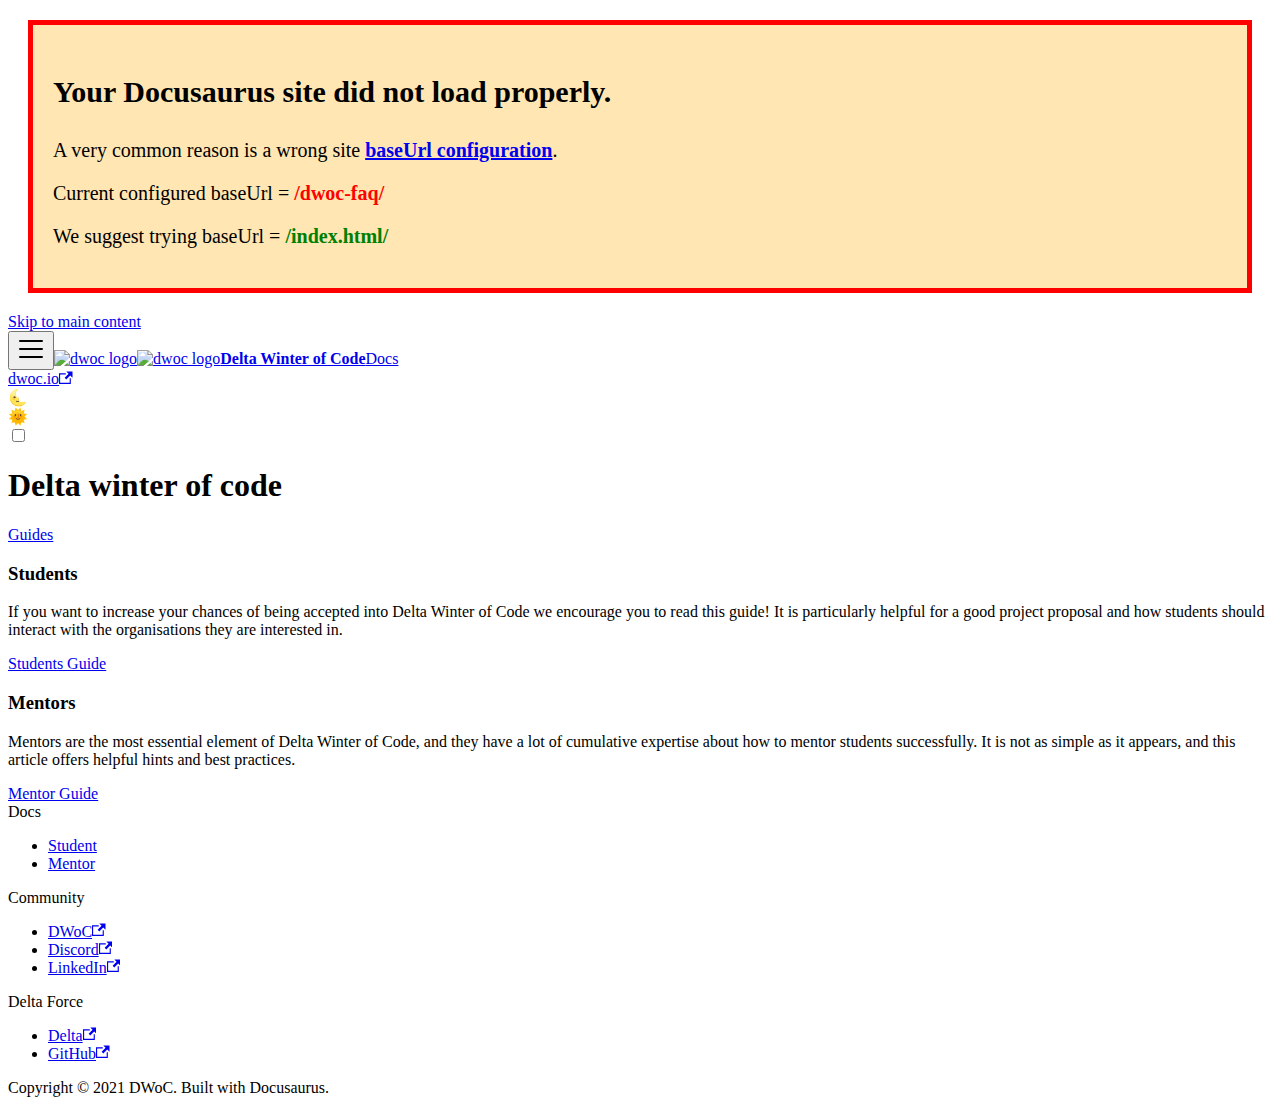
==== commit 42568844: "Deploy website - based on 0fc97dc7b06c9b01475624e7c432ec613139884d" ====
--- a/index.html
+++ b/index.html
@@ -4,14 +4,14 @@
 <meta charset="UTF-8">
 <meta name="viewport" content="width=device-width,initial-scale=1">
 <meta name="generator" content="Docusaurus v2.0.0-beta.6">
-<title data-react-helmet="true">dwoc guides | dwoc guides</title><meta data-react-helmet="true" property="og:title" content="dwoc guides | dwoc guides"><meta data-react-helmet="true" name="twitter:card" content="summary_large_image"><meta data-react-helmet="true" name="description" content="dwoc guides"><meta data-react-helmet="true" property="og:description" content="dwoc guides"><meta data-react-helmet="true" property="og:url" content="https://delta.github.io/"><meta data-react-helmet="true" name="docusaurus_locale" content="en"><meta data-react-helmet="true" name="docusaurus_tag" content="default"><link data-react-helmet="true" rel="shortcut icon" href="/img/favicon.ico"><link data-react-helmet="true" rel="canonical" href="https://delta.github.io/"><link data-react-helmet="true" rel="alternate" href="https://delta.github.io/" hreflang="en"><link data-react-helmet="true" rel="alternate" href="https://delta.github.io/" hreflang="x-default"><script data-react-helmet="true">function maybeInsertBanner(){window.__DOCUSAURUS_INSERT_BASEURL_BANNER&&insertBanner()}function insertBanner(){var n=document.getElementById("docusaurus-base-url-issue-banner-container");if(n){n.innerHTML='\n<div id="docusaurus-base-url-issue-banner" style="border: thick solid red; background-color: rgb(255, 230, 179); margin: 20px; padding: 20px; font-size: 20px;">\n   <p style="font-weight: bold; font-size: 30px;">Your Docusaurus site did not load properly.</p>\n   <p>A very common reason is a wrong site <a href="https://docusaurus.io/docs/docusaurus.config.js/#baseurl" style="font-weight: bold;">baseUrl configuration</a>.</p>\n   <p>Current configured baseUrl = <span style="font-weight: bold; color: red;">/</span>  (default value)</p>\n   <p>We suggest trying baseUrl = <span id="docusaurus-base-url-issue-banner-suggestion-container" style="font-weight: bold; color: green;"></span></p>\n</div>\n';var e=document.getElementById("docusaurus-base-url-issue-banner-suggestion-container"),s=window.location.pathname,r="/"===s.substr(-1)?s:s+"/";e.innerHTML=r}}window.__DOCUSAURUS_INSERT_BASEURL_BANNER=!0,document.addEventListener("DOMContentLoaded",maybeInsertBanner)</script><link rel="stylesheet" href="/assets/css/styles.f882eb6b.css">
-<link rel="preload" href="/assets/js/runtime~main.92d8f384.js" as="script">
-<link rel="preload" href="/assets/js/main.727587d8.js" as="script">
+<title data-react-helmet="true">dwoc guides | dwoc guides</title><meta data-react-helmet="true" property="og:title" content="dwoc guides | dwoc guides"><meta data-react-helmet="true" name="twitter:card" content="summary_large_image"><meta data-react-helmet="true" name="description" content="dwoc guides"><meta data-react-helmet="true" property="og:description" content="dwoc guides"><meta data-react-helmet="true" property="og:url" content="https://delta.github.io/dwoc-faq/"><meta data-react-helmet="true" name="docusaurus_locale" content="en"><meta data-react-helmet="true" name="docusaurus_tag" content="default"><link data-react-helmet="true" rel="shortcut icon" href="/dwoc-faq/dwoc-faq/img/favicon.ico"><link data-react-helmet="true" rel="canonical" href="https://delta.github.io/dwoc-faq/"><link data-react-helmet="true" rel="alternate" href="https://delta.github.io/dwoc-faq/" hreflang="en"><link data-react-helmet="true" rel="alternate" href="https://delta.github.io/dwoc-faq/" hreflang="x-default"><script data-react-helmet="true">function maybeInsertBanner(){window.__DOCUSAURUS_INSERT_BASEURL_BANNER&&insertBanner()}function insertBanner(){var n=document.getElementById("docusaurus-base-url-issue-banner-container");if(n){n.innerHTML='\n<div id="docusaurus-base-url-issue-banner" style="border: thick solid red; background-color: rgb(255, 230, 179); margin: 20px; padding: 20px; font-size: 20px;">\n   <p style="font-weight: bold; font-size: 30px;">Your Docusaurus site did not load properly.</p>\n   <p>A very common reason is a wrong site <a href="https://docusaurus.io/docs/docusaurus.config.js/#baseurl" style="font-weight: bold;">baseUrl configuration</a>.</p>\n   <p>Current configured baseUrl = <span style="font-weight: bold; color: red;">/dwoc-faq/</span> </p>\n   <p>We suggest trying baseUrl = <span id="docusaurus-base-url-issue-banner-suggestion-container" style="font-weight: bold; color: green;"></span></p>\n</div>\n';var e=document.getElementById("docusaurus-base-url-issue-banner-suggestion-container"),s=window.location.pathname,r="/"===s.substr(-1)?s:s+"/";e.innerHTML=r}}window.__DOCUSAURUS_INSERT_BASEURL_BANNER=!0,document.addEventListener("DOMContentLoaded",maybeInsertBanner)</script><link rel="stylesheet" href="/dwoc-faq/assets/css/styles.f882eb6b.css">
+<link rel="preload" href="/dwoc-faq/assets/js/runtime~main.4e46954a.js" as="script">
+<link rel="preload" href="/dwoc-faq/assets/js/main.dfe93f50.js" as="script">
 </head>
 <body>
 <script>!function(){function t(t){document.documentElement.setAttribute("data-theme",t)}var e=function(){var t=null;try{t=localStorage.getItem("theme")}catch(t){}return t}();t(null!==e?e:"light")}()</script><div id="__docusaurus">
-<div id="docusaurus-base-url-issue-banner-container"></div><div><a href="#" class="skipToContent_1oUP">Skip to main content</a></div><nav class="navbar navbar--fixed-top navbar--dark"><div class="navbar__inner"><div class="navbar__items"><button aria-label="Navigation bar toggle" class="navbar__toggle clean-btn" type="button" tabindex="0"><svg width="30" height="30" viewBox="0 0 30 30" aria-hidden="true"><path stroke="currentColor" stroke-linecap="round" stroke-miterlimit="10" stroke-width="2" d="M4 7h22M4 15h22M4 23h22"></path></svg></button><a class="navbar__brand" href="/"><img src="/./static/img/logo.png" alt="dwoc logo" class="themedImage_1VuW themedImage--light_3UqQ navbar__logo"><img src="/./static/img/logo.png" alt="dwoc logo" class="themedImage_1VuW themedImage--dark_hz6m navbar__logo"><b class="navbar__title">Delta Winter of Code</b></a><a class="navbar__item navbar__link" href="/docs/intro">Docs</a></div><div class="navbar__items navbar__items--right"><a href="https://dwoc.io" target="_blank" rel="noopener noreferrer" class="navbar__item navbar__link"><span>dwoc.io<svg width="13.5" height="13.5" aria-hidden="true" viewBox="0 0 24 24" class="iconExternalLink_3J9K"><path fill="currentColor" d="M21 13v10h-21v-19h12v2h-10v15h17v-8h2zm3-12h-10.988l4.035 4-6.977 7.07 2.828 2.828 6.977-7.07 4.125 4.172v-11z"></path></svg></span></a><div class="react-toggle toggle_3Zt9 react-toggle--disabled"><div class="react-toggle-track" role="button" tabindex="-1"><div class="react-toggle-track-check"><span class="toggle_71bT">🌜</span></div><div class="react-toggle-track-x"><span class="toggle_71bT">🌞</span></div><div class="react-toggle-thumb"></div></div><input type="checkbox" class="react-toggle-screenreader-only" aria-label="Switch between dark and light mode"></div></div></div><div role="presentation" class="navbar-sidebar__backdrop"></div></nav><div class="main-wrapper"><header class="hero hero--primary heroBanner_1ZBZ"><div class="container"><h1 class="hero__title">Delta winter of code</h1><div class="buttons_irzW"><a class="button button--secondary button--lg" href="/docs/intro">Guides</a></div></div></header><main><section><div class="container"><div class="row features_pzNA"><div class="col col--6"><div class="text--center padding-horiz--md"><h3>Students</h3><p>If you want to increase your chances of being accepted into Delta Winter of Code we encourage you to read this guide! It is particularly helpful for a good project proposal and how students should interact with the organisations they are interested in.</p><a class="button button--secondary button--lg" href="/docs/student-guides/guide">Students Guide</a></div></div><div class="col col--6"><div class="text--center padding-horiz--md"><h3>Mentors</h3><p>Mentors are the most essential element of Delta Winter of Code, and they have a lot of cumulative expertise about how to mentor students successfully. It is not as simple as it appears, and this article offers helpful hints and best practices.</p><a class="button button--secondary button--lg" href="/docs/mentor-guides/guide">Mentor Guide</a></div></div></div></div></section></main></div><footer class="footer footer--dark"><div class="container"><div class="row footer__links"><div class="col footer__col"><div class="footer__title">Docs</div><ul class="footer__items"><li class="footer__item"><a class="footer__link-item" href="/docs/intro">Student</a></li><li class="footer__item"><a class="footer__link-item" href="/docs/intro">Mentor</a></li></ul></div><div class="col footer__col"><div class="footer__title">Community</div><ul class="footer__items"><li class="footer__item"><a href="https://dwoc.io/" target="_blank" rel="noopener noreferrer" class="footer__link-item"><span>DWoC<svg width="13.5" height="13.5" aria-hidden="true" viewBox="0 0 24 24" class="iconExternalLink_3J9K"><path fill="currentColor" d="M21 13v10h-21v-19h12v2h-10v15h17v-8h2zm3-12h-10.988l4.035 4-6.977 7.07 2.828 2.828 6.977-7.07 4.125 4.172v-11z"></path></svg></span></a></li><li class="footer__item"><a href="https://discord.gg/3w4zXww73B" target="_blank" rel="noopener noreferrer" class="footer__link-item"><span>Discord<svg width="13.5" height="13.5" aria-hidden="true" viewBox="0 0 24 24" class="iconExternalLink_3J9K"><path fill="currentColor" d="M21 13v10h-21v-19h12v2h-10v15h17v-8h2zm3-12h-10.988l4.035 4-6.977 7.07 2.828 2.828 6.977-7.07 4.125 4.172v-11z"></path></svg></span></a></li><li class="footer__item"><a href="https://www.linkedin.com/company/delta-winter-of-code/" target="_blank" rel="noopener noreferrer" class="footer__link-item"><span>LinkedIn<svg width="13.5" height="13.5" aria-hidden="true" viewBox="0 0 24 24" class="iconExternalLink_3J9K"><path fill="currentColor" d="M21 13v10h-21v-19h12v2h-10v15h17v-8h2zm3-12h-10.988l4.035 4-6.977 7.07 2.828 2.828 6.977-7.07 4.125 4.172v-11z"></path></svg></span></a></li></ul></div><div class="col footer__col"><div class="footer__title">Delta Force</div><ul class="footer__items"><li class="footer__item"><a href="https://delta.nitt.edu/" target="_blank" rel="noopener noreferrer" class="footer__link-item"><span>Delta<svg width="13.5" height="13.5" aria-hidden="true" viewBox="0 0 24 24" class="iconExternalLink_3J9K"><path fill="currentColor" d="M21 13v10h-21v-19h12v2h-10v15h17v-8h2zm3-12h-10.988l4.035 4-6.977 7.07 2.828 2.828 6.977-7.07 4.125 4.172v-11z"></path></svg></span></a></li><li class="footer__item"><a href="https://github.com/delta" target="_blank" rel="noopener noreferrer" class="footer__link-item"><span>GitHub<svg width="13.5" height="13.5" aria-hidden="true" viewBox="0 0 24 24" class="iconExternalLink_3J9K"><path fill="currentColor" d="M21 13v10h-21v-19h12v2h-10v15h17v-8h2zm3-12h-10.988l4.035 4-6.977 7.07 2.828 2.828 6.977-7.07 4.125 4.172v-11z"></path></svg></span></a></li></ul></div></div><div class="footer__bottom text--center"><div class="footer__copyright">Copyright © 2021 DWoC. Built with Docusaurus.</div></div></div></footer></div>
-<script src="/assets/js/runtime~main.92d8f384.js"></script>
-<script src="/assets/js/main.727587d8.js"></script>
+<div id="docusaurus-base-url-issue-banner-container"></div><div><a href="#" class="skipToContent_1oUP">Skip to main content</a></div><nav class="navbar navbar--fixed-top"><div class="navbar__inner"><div class="navbar__items"><button aria-label="Navigation bar toggle" class="navbar__toggle clean-btn" type="button" tabindex="0"><svg width="30" height="30" viewBox="0 0 30 30" aria-hidden="true"><path stroke="currentColor" stroke-linecap="round" stroke-miterlimit="10" stroke-width="2" d="M4 7h22M4 15h22M4 23h22"></path></svg></button><a class="navbar__brand" href="/dwoc-faq/"><img src="/dwoc-faq/img/logo.png" alt="dwoc logo" class="themedImage_1VuW themedImage--light_3UqQ navbar__logo"><img src="/dwoc-faq/img/logo.png" alt="dwoc logo" class="themedImage_1VuW themedImage--dark_hz6m navbar__logo"><b class="navbar__title">Delta Winter of Code</b></a><a class="navbar__item navbar__link" href="/dwoc-faq/docs/intro">Docs</a></div><div class="navbar__items navbar__items--right"><a href="https://dwoc.io" target="_blank" rel="noopener noreferrer" class="navbar__item navbar__link"><span>dwoc.io<svg width="13.5" height="13.5" aria-hidden="true" viewBox="0 0 24 24" class="iconExternalLink_3J9K"><path fill="currentColor" d="M21 13v10h-21v-19h12v2h-10v15h17v-8h2zm3-12h-10.988l4.035 4-6.977 7.07 2.828 2.828 6.977-7.07 4.125 4.172v-11z"></path></svg></span></a><div class="react-toggle toggle_3Zt9 react-toggle--disabled"><div class="react-toggle-track" role="button" tabindex="-1"><div class="react-toggle-track-check"><span class="toggle_71bT">🌜</span></div><div class="react-toggle-track-x"><span class="toggle_71bT">🌞</span></div><div class="react-toggle-thumb"></div></div><input type="checkbox" class="react-toggle-screenreader-only" aria-label="Switch between dark and light mode"></div></div></div><div role="presentation" class="navbar-sidebar__backdrop"></div></nav><div class="main-wrapper"><header class="hero hero--primary heroBanner_1ZBZ"><div class="container"><h1 class="hero__title">Delta winter of code</h1><div class="buttons_irzW"><a class="button button--secondary button--lg" href="/dwoc-faq/docs/intro">Guides</a></div></div></header><main><section><div class="container"><div class="row features_pzNA"><div class="col col--6"><div class="text--center padding-horiz--md"><h3>Students</h3><p>If you want to increase your chances of being accepted into Delta Winter of Code we encourage you to read this guide! It is particularly helpful for a good project proposal and how students should interact with the organisations they are interested in.</p><a class="button button--secondary button--lg" href="/dwoc-faq/docs/student-guides/guide">Students Guide</a></div></div><div class="col col--6"><div class="text--center padding-horiz--md"><h3>Mentors</h3><p>Mentors are the most essential element of Delta Winter of Code, and they have a lot of cumulative expertise about how to mentor students successfully. It is not as simple as it appears, and this article offers helpful hints and best practices.</p><a class="button button--secondary button--lg" href="/dwoc-faq/docs/mentor-guides/guide">Mentor Guide</a></div></div></div></div></section></main></div><footer class="footer footer--dark"><div class="container"><div class="row footer__links"><div class="col footer__col"><div class="footer__title">Docs</div><ul class="footer__items"><li class="footer__item"><a class="footer__link-item" href="/dwoc-faq/docs/intro">Student</a></li><li class="footer__item"><a class="footer__link-item" href="/dwoc-faq/docs/intro">Mentor</a></li></ul></div><div class="col footer__col"><div class="footer__title">Community</div><ul class="footer__items"><li class="footer__item"><a href="https://dwoc.io/" target="_blank" rel="noopener noreferrer" class="footer__link-item"><span>DWoC<svg width="13.5" height="13.5" aria-hidden="true" viewBox="0 0 24 24" class="iconExternalLink_3J9K"><path fill="currentColor" d="M21 13v10h-21v-19h12v2h-10v15h17v-8h2zm3-12h-10.988l4.035 4-6.977 7.07 2.828 2.828 6.977-7.07 4.125 4.172v-11z"></path></svg></span></a></li><li class="footer__item"><a href="https://discord.gg/3w4zXww73B" target="_blank" rel="noopener noreferrer" class="footer__link-item"><span>Discord<svg width="13.5" height="13.5" aria-hidden="true" viewBox="0 0 24 24" class="iconExternalLink_3J9K"><path fill="currentColor" d="M21 13v10h-21v-19h12v2h-10v15h17v-8h2zm3-12h-10.988l4.035 4-6.977 7.07 2.828 2.828 6.977-7.07 4.125 4.172v-11z"></path></svg></span></a></li><li class="footer__item"><a href="https://www.linkedin.com/company/delta-winter-of-code/" target="_blank" rel="noopener noreferrer" class="footer__link-item"><span>LinkedIn<svg width="13.5" height="13.5" aria-hidden="true" viewBox="0 0 24 24" class="iconExternalLink_3J9K"><path fill="currentColor" d="M21 13v10h-21v-19h12v2h-10v15h17v-8h2zm3-12h-10.988l4.035 4-6.977 7.07 2.828 2.828 6.977-7.07 4.125 4.172v-11z"></path></svg></span></a></li></ul></div><div class="col footer__col"><div class="footer__title">Delta Force</div><ul class="footer__items"><li class="footer__item"><a href="https://delta.nitt.edu/" target="_blank" rel="noopener noreferrer" class="footer__link-item"><span>Delta<svg width="13.5" height="13.5" aria-hidden="true" viewBox="0 0 24 24" class="iconExternalLink_3J9K"><path fill="currentColor" d="M21 13v10h-21v-19h12v2h-10v15h17v-8h2zm3-12h-10.988l4.035 4-6.977 7.07 2.828 2.828 6.977-7.07 4.125 4.172v-11z"></path></svg></span></a></li><li class="footer__item"><a href="https://github.com/delta" target="_blank" rel="noopener noreferrer" class="footer__link-item"><span>GitHub<svg width="13.5" height="13.5" aria-hidden="true" viewBox="0 0 24 24" class="iconExternalLink_3J9K"><path fill="currentColor" d="M21 13v10h-21v-19h12v2h-10v15h17v-8h2zm3-12h-10.988l4.035 4-6.977 7.07 2.828 2.828 6.977-7.07 4.125 4.172v-11z"></path></svg></span></a></li></ul></div></div><div class="footer__bottom text--center"><div class="footer__copyright">Copyright © 2021 DWoC. Built with Docusaurus.</div></div></div></footer></div>
+<script src="/dwoc-faq/assets/js/runtime~main.4e46954a.js"></script>
+<script src="/dwoc-faq/assets/js/main.dfe93f50.js"></script>
 </body>
 </html>